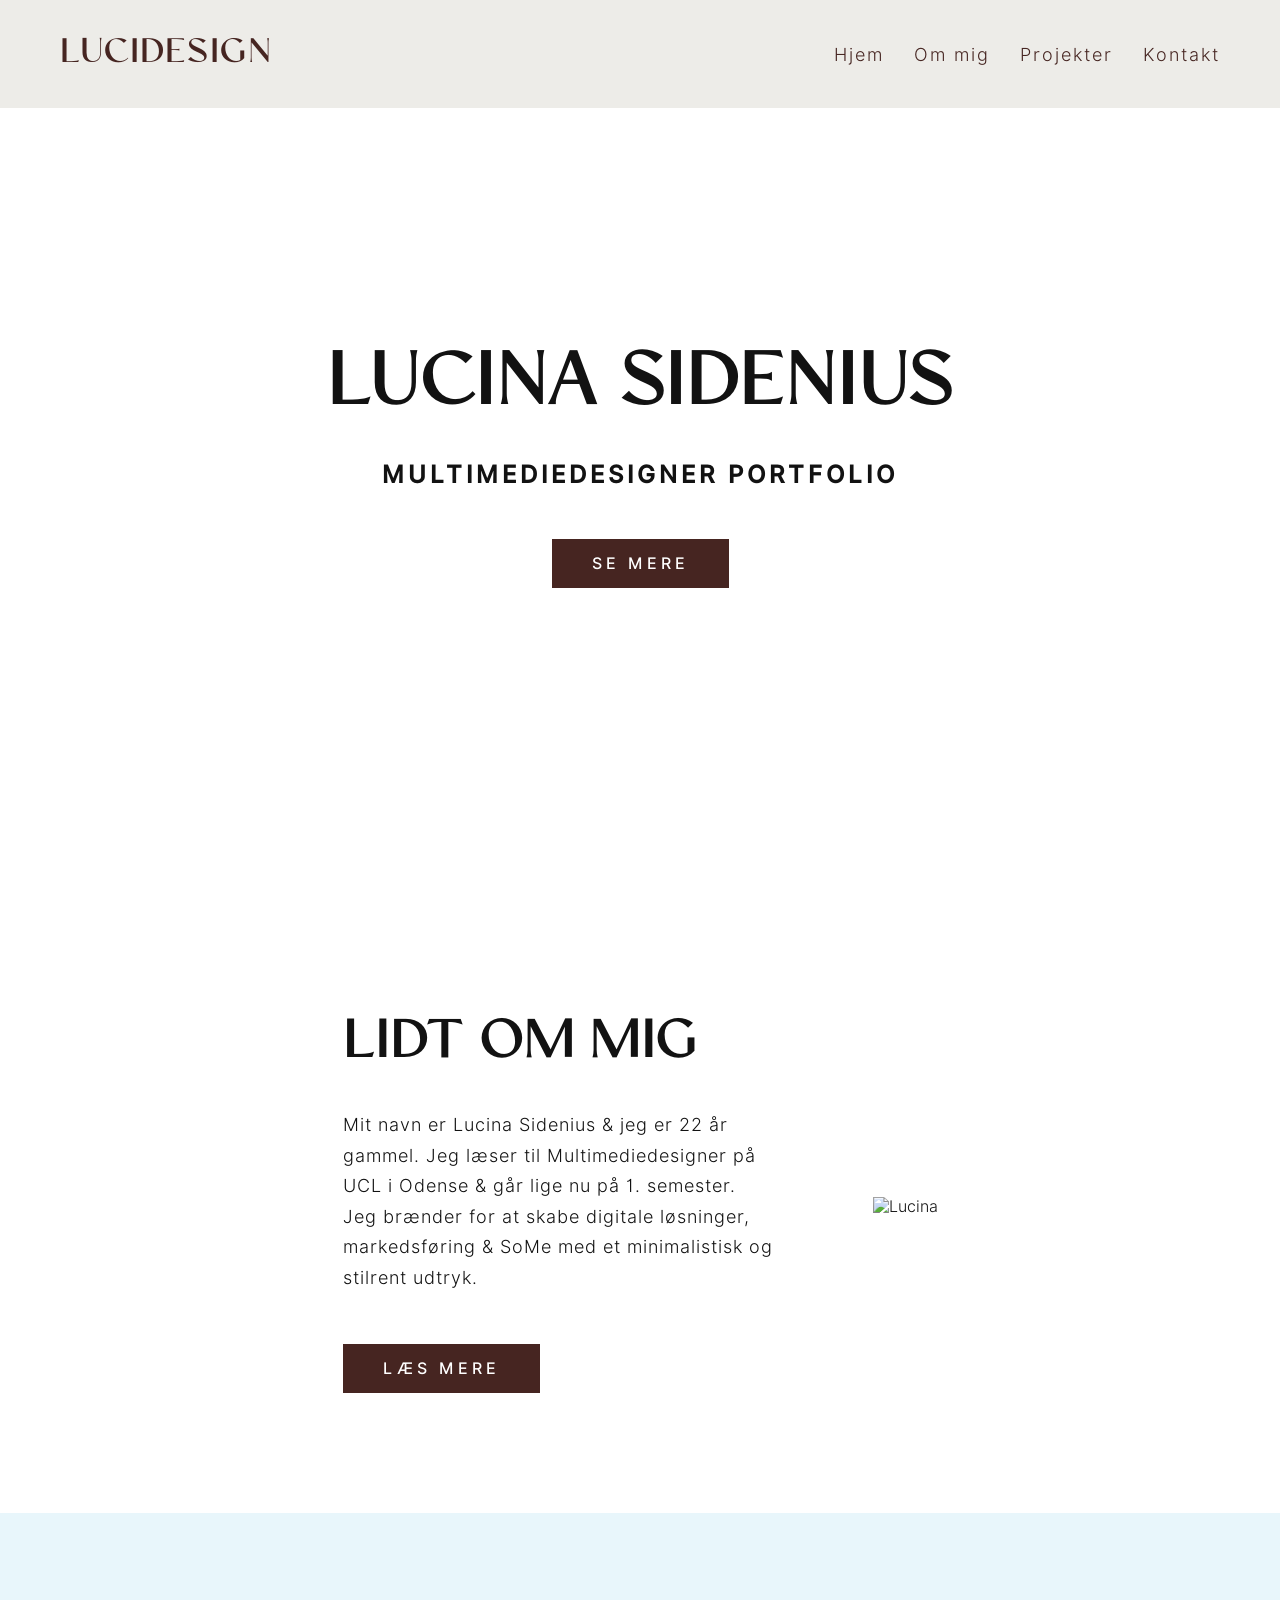
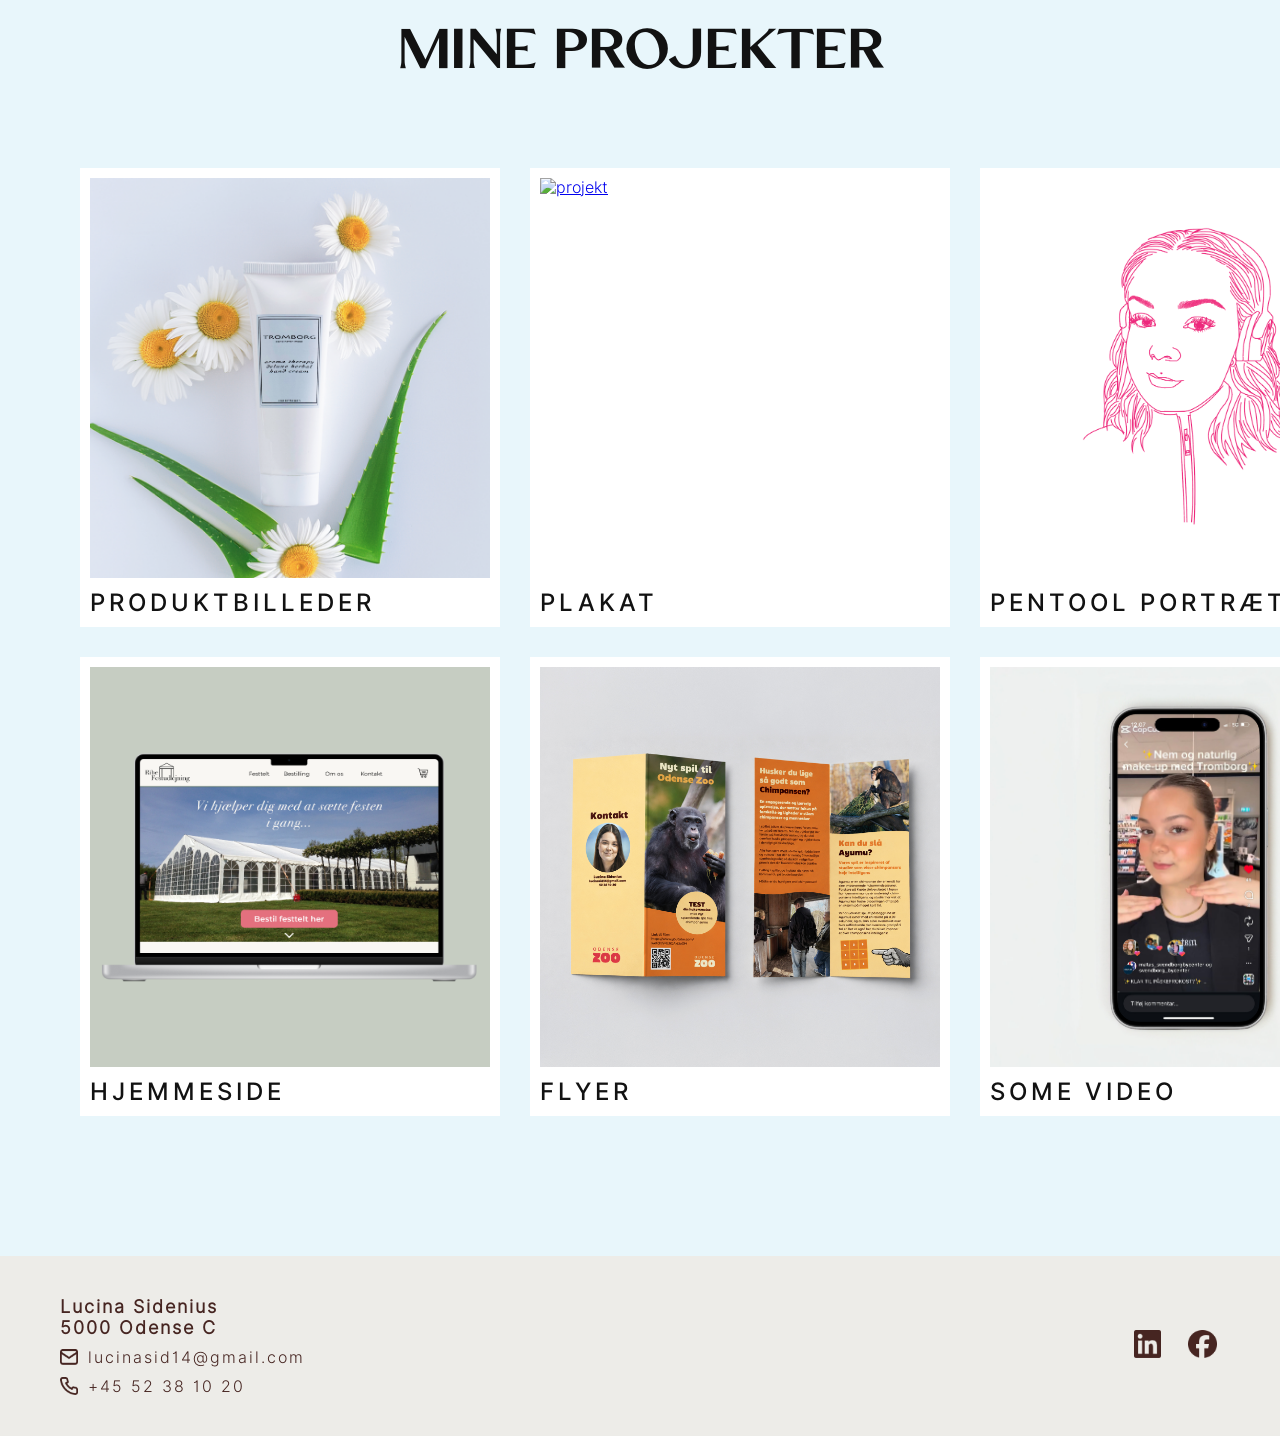
==== index.html @ 723a222e "video" ====
<!DOCTYPE html>
<html lang="en">
<head>
    <meta charset="UTF-8">
    <meta name="viewport" content="width=device-width, initial-scale=1.0">
    <title>Lucidesign</title>
    <link rel="stylesheet" href="style.css">
</head>
<body>
    <header>
        <nav>
            <a href="index.html" class="logo">LUCIDESIGN</a>

            <ul>
                <li><a href="index.html">Hjem</a></li>
                <li><a href="ommig.html">Om mig</a></li>
                <li><a href="projekter.html">Projekter</a></li>
                <li><a href="kontakt.html">Kontakt</a></li>
            </ul>
        </nav>
    </header>

    <section class="hero">
        <div class="hero-text">
            <h1>LUCINA SIDENIUS</h1>
            <h2>MULTIMEDIEDESIGNER PORTFOLIO</h2>
            <a href="projekter.html" class="btn">SE MERE</a>
        </div>
    </section>

    <section class="home-preview">
        <div class="home-text">
            <h2>LIDT OM MIG</h2>
            <p>Mit navn er Lucina Sidenius & jeg er 22 år gammel. Jeg læser til Multimediedesigner på UCL i Odense & går lige nu på 1. semester. Jeg brænder for at skabe digitale løsninger, markedsføring & SoMe med et minimalistisk og stilrent udtryk.</p>
            <a href="ommig.html" class="btn">LÆS MERE</a>
        </div>

        <div class="home-image">
            <img src="profil1.jpg" alt="Lucina">
        </div>
    </section>

    <section class="projects">
        <h2>MINE PROJEKTER</h2>
        <div class="project-grid">
            <div class="project-card">
                <a href="projekter.html">
                <img src="projekt1.jpg" alt="projekt">
                </a>
                <p>PRODUKTBILLEDER</p>  
            </div>

            <div class="project-card">
                <a href="projekter.html">
                <img src="projekt2.jpg" alt="projekt">
                </a>
                <p>PLAKAT</p>
            </div>

            <div class="project-card">
                <a href="projekter.html">
                <img src="pentool.jpg" alt="projekt">
                </a>
                <p>PENTOOL PORTRÆT</p>
            </div>

            <div class="project-card">
                <a href="projekter.html">
                <img src="hjemmeside.jpg" alt="Hjemmeside">
                </a>
                <p>HJEMMESIDE</p>
            </div>

            <div class="project-card">
                <a href="projekter.html">
                <img src="flyer.jpg" alt="Flyer">
                </a>
                <p>FLYER</p>
            </div>

            <div class="project-card">
                <a href="projekter.html">
                <img src="some.jpg" alt="somevideo">
                </a>
                <p>SOME VIDEO</p>
            </div>

        </div>
    </section>

<footer>
        <div>
            <h2>Lucina Sidenius</h2>
            <h2>5000 Odense C</h2>
            
           <p class="contact-info">
    <img src="ikoner/mail.png" alt="Mail ikon">
    lucinasid14@gmail.com
</p>

<p class="contact-info">
    <img src="ikoner/tlf.png" alt="Telefon ikon">
    +45 52 38 10 20
</p>
        </div>

<div class="socials">
    <a href="https://www.linkedin.com/in/lucina-sidenius-3572bb222/" target="_blank">
        <img src="ikoner/linkedin.png" alt="LinkedIn">
    </a>

    <a href="https://www.facebook.com/profile.php?id=100013432217667" target="_blank">
        <img src="ikoner/facebook.png" alt="FaceBook">
    </a>
</div>
</footer>
    
</body>
</html>
---- style.css ----
@font-face {
    font-family: "Conso Medium";
    src: url(Conso/OTF/Conso-Medium.otf);
}

@font-face {
    font-family: "Conso Regular";
    src: url(Conso/OTF/Conso-Regular.otf);
}


@font-face {
    font-family: "Inter Medium";
    src: url(inter/Inter-Medium.otf);
}

@font-face {
    font-family: "Inter Light";
    src: url(inter/Inter-Light-BETA.otf);
}

* {
    margin: 0;
    padding: 0;
    box-sizing: border-box;
}

body {
    font-family: "Inter Light";
    background-color: white;
    color: #121212;
}

nav {
    display: flex;
    justify-content: space-between; /*logoet ryger til venstre og menuen til højre*/
    align-items: center;
    padding: 20px 60px;
    background-color: #edece8;

    position: fixed;
    top: 0;
    width: 100%;
    z-index: 1000;
}

.logo {
    font-family: "Conso Medium";
    font-size: 32px;
    color: #462521;
    text-decoration: none;
    letter-spacing: 0.5px;
}

.logo:hover {
    border-bottom: none;
}

nav ul {
    display: flex;
    list-style: none;
    gap: 30px; /*afstand mellem menupunkterne*/
}

nav a {
    text-decoration: none;
    color: #462521;
    font-size: 18px;
    letter-spacing: 2px;
}

nav ul a:hover {
    border-bottom: 1px solid #462521;
}

.hero {
    height: 100vh; /*90% af skærmens højde*/
    background-image: url("hero.jpg");
    background-size: cover; /*billedet fylder hele sektionen*/
    background-position: center;
    display: flex;
    justify-content: center;
    align-items: center;
    text-align: center;
}

.hero-text h1 {
    font-size: 70px;
    font-family: "Conso Regular";
}

.hero-text h2 {
    font-size: 24px;
    margin-bottom: 50px;
    font-family: "Inter Medium";
    letter-spacing: 4px;
}

.btn {
    display: inline-block;
    background-color: #462521;
    color: white;
    padding: 15px 40px;
    text-decoration: none;
    font-family: "Inter Medium";
    letter-spacing: 4px;
}

.btn:hover {
    background-color: #2f1919;
}

.home-preview {
    background-color: white;
    display: flex;
    justify-content: center;
    align-items: center;
    gap: 100px;
    padding: 120px 80px;
}

.home-text {
    max-width: 430px;
}

.home-text h2 {
    font-size: 50px;
    margin-bottom: 40px;
    font-family: "Conso Regular";
    line-height: 1;
}

.home-text p {
    line-height: 1.7;
    margin-bottom: 50px;
    letter-spacing: 1px;
    font-size: 18px;
}

.home-image img {
    width: 350px;
    height: 420px;
    object-fit: cover;
}

.projects {
    background-color: #e8f6fb;
    padding: 90px 80px 140px;
}

.projects h2 {
    text-align: center;
    font-family: "Conso Medium";
    font-size: 50px;
    margin-bottom: 60px;
}

.project-grid {
    display: grid;
    grid-template-columns: repeat(3, 1fr);
    gap: 30px;
    background-color: #e8f6fb;
}

.project-card {
    background-color: white;
    padding: 10px;
    transition:
        transform 0.35s cubic-bezier(0.22, 1, 0.36, 1),
        box-shadow 0.35s cubic-bezier(0.22, 1, 0.36, 1);
}

.project-card img {
    width: 400px;
    height: 400px;
    display: block;
    object-fit: cover;
}

.project-card p {
    font-family: "Inter Medium";
    margin-top: 10px;
    letter-spacing: 4px;
    font-size: 24px;
}

.project-card:hover {
    transform: scale(1.03);
    box-shadow: 0 18px 32px rgba(0, 0, 0, 0.28)
}

footer {
    background-color: #edece8;
    padding: 40px 60px;
    display: flex;
    justify-content: space-between;
    align-items: center;
    letter-spacing: 2px;
    color: #462521;
}

footer h2 {
    font-size: 18px;
}

.contact-info {
    display: flex;
    align-items: center;
    gap: 10px;
    margin-top: 10px;
}

.contact-info img {
    width: 18px;
    height: 18px;
    object-fit: contain;
}

.socials {
    display: flex;
    gap: 20px;
}

.socials img {
    width: 28px;
    height: 28px;
    object-fit: contain;
}

.about-page {
    background-color: white;
    padding: 140px 80px 100px;
}

.page-title {
    font-family: "Conso Medium";
    font-size: 70px;
    text-align: center;
    margin: 40px 0 120px 0;
}

.about-section {
    display: flex;
    align-items: center;
    justify-content: center;
    gap: 80px;
    margin-bottom: 100px;
}

.reverse {
    flex-direction: row-reverse;
}

.about-text {
    max-width: 420px;
}

.about-text h2 {
    font-size: 50px;
    font-family: "Conso Regular";
    margin-bottom: 30px;
    line-height: 1;
}

.about-text p {
    font-size: 18px;
    line-height: 1.7;
    letter-spacing: 1px;
}

.about-image img {
    width: 380px;
    height: 475px;
    object-fit: cover;
}

.skills {
    background-color: #edece8;
    padding: 90px 80px 140px;
    text-align: center;
}

.skills h2 {
    font-family: "Conso Medium";
    font-size: 50px;
    color: #462521;
}

.skills-text {
    font-family: "Inter Medium";
    font-size: 24px;
    letter-spacing: 4px;
    line-height: 1.5;
    text-align: center;
    color: #462521;
    margin-bottom: 50px;
}

.skills-grid {
    display: grid;
    grid-template-columns: repeat(4, 120px);
    justify-content: center;
    gap: 50px;
}

.skills-grid img {
    width: 100px;
    height: 100px;
    object-fit: contain;
}

.contact-section {
    background-color: #e8f6fb;
    padding: 90px 80px 140px;
    text-align: center;
}

.contact-section h2 {
    font-family: "Conso Medium";
    font-size: 50px;
}

.contact-section p {
    font-family: "Inter Medium";
    font-size: 24px;
    letter-spacing: 4px;
    line-height: 1.5;
    text-align: center;
    color: #121212;
    margin-bottom: 50px;
}

.project-page {
    background-color: white;
    padding: 180px 60px 100px;
}

.project-page h1 {
    font-family: "Conso Medium";
    font-size: 70px;
    color: #121212;
    text-align: center;
}

.project-page p {
    font-family: "Inter Medium";
    font-size: 24px;
    letter-spacing: 4px;
    line-height: 1.5;
    text-align: center;
    color: #121212;
    margin-bottom: 50px;
}

.project-card_1 {
    background-color: white;
    padding: 10px;
    display: flex;
    flex-direction: column;
    height: 100%;
    transition:
        transform 0.35s cubic-bezier(0.22, 1, 0.36, 1),
        box-shadow 0.35s cubic-bezier(0.22, 1, 0.36, 1);
}

.project-card_1:hover {
    transform: scale(1.03);
    box-shadow: 0 18px 32px rgba(0, 0, 0, 0.28)
}

.project-card_1 img {
    width: 400px;
    height: 400px;
    display: block;
    object-fit: cover;
}

.project-card_1 h2 {
    font-family: "Inter Medium";
    font-size: 24px;
    margin-top: 10px;
    margin-bottom: 1px;
    letter-spacing: 4px;
    text-align: left;
}

.project-card_1 p {
    font-family: "Inter Light";
    margin-top: 10px;
    margin-bottom: 30px;
    letter-spacing: 1px;
    text-align: left;
    font-size: 18px;
    gap: 15px;
}

.project-btn {
    align-self: center;
    margin-top: auto;
    display: inline-block;
    text-decoration: none;
    border: 1px solid #462521;
    color: #462521;
    padding: 15px 35px;
    font-family: "Inter Medium";
    letter-spacing: 4px;
    margin-bottom: 30px;
}

.project-btn:hover {
    background-color: #462521;
    color: white;
}

 .popup {

    position: fixed;

    inset: 0;

    width: 100vw;
    height: 100vh;

    background: rgba(0,0,0,0.75);

    display: flex;
    justify-content: center;
    align-items: center;

    opacity: 0;
    visibility: hidden;

    transition: 0.3s;

    z-index: 99999;

    overflow-y: auto;

    padding: 30px;
}

.popup:target {

    opacity: 1;
    visibility: visible;
}

.popup:target {

    opacity: 1;
    visibility: visible;
}

/* ---------- POPUP BOX ---------- */

.background-popup {

    position: relative;

    background: #ffffff;

    width: 48vw;

    max-width: 900px;

    padding: 22px;
}


/* ---------- CLOSE ---------- */

.close-btn {

     position: absolute;

    top: 18px;
    right: 18px;

    width: 46px;
    height: 46px;

    background: white;

    border-radius: 50%;

    display: flex;
    justify-content: center;
    align-items: center;

    text-decoration: none;

    color: black;

    font-size: 34px;

    line-height: 1;

    z-index: 999999;
}

/* ---------- COLLAGE ---------- */

.popup-collage {

    width: 100%;

    max-height: 68vh;

    object-fit: contain;

    display: block;

    margin: 0 auto 18px auto;
    
}

/* ---------- TEXT ---------- */

.popup-text {

    padding-top: 18px;
}

.popup-text h2 {

    font-family: "Inter Medium";

    font-size: 24px;

    letter-spacing: 4px;

    margin-bottom: 10px;
}

.popup-text p {

    font-family: "Inter Light";

    font-size: 18px;

    line-height: 1.6;

    letter-spacing: 1px;
}

.popup-video {

    display: flex;
    justify-content: center;
    
}

.popup-video video {

    width: 100%;

    max-width: 1000px;

    max-height: 75vh;

    display: block;

    object-fit: contain;

    border-radius: 10px;
}

.video-popup {

    width: 70vw;

    max-width: 1200px;
}

.popup-video iframe {

    width: 320px;

    height: 570px;

    border: none;
}


.contact-page {
    padding: 180px 80px 120px;
    background-color: white;
}

.contact-page h1 {
    font-family: "Conso Medium";
    font-size: 70px;
    text-align: center;
}

.contact-page > h2 {
   font-family: "Inter Medium";
    font-size: 24px;
    letter-spacing: 4px;
    line-height: 1.5;
    text-align: center;
    color: #121212;
    margin-bottom: 50px; 
}

.contact-intro {
    text-align: center;
    font-family: "Inter Medium";
    letter-spacing: 4px;
    line-height: 1.5;
    margin-bottom: 100px;
}

.contact-container {
    display: flex;
    justify-content: center;
    gap: 120px;
    align-items: flex-start;
}

.contact-left,
.contact-right {
    width: 400px;
}

.contact-left p {
    font-family: "Inter Light";
    letter-spacing: 2px;
    text-align: left;
    font-size: 18px;
    line-height: 1.4;
}

.contact-left h2,
.contact-right h2 {
    font-family: "Conso Medium";
    font-size: 50px;
    margin-bottom: 40px;
}

.info-block {
    display: flex;
    flex-direction: column;
    gap: 50px;
}

.contact-info_1 {
    display: flex;
    align-items: center;
    gap: 12px;
}

.contact-info_1 img {
    width: 22px;
}

.social-title {
    margin-top: 50px;
    margin-bottom: 25px;
    letter-spacing: 4px;
    font-family: "Inter Medium";
}

.socials {
    display: flex;
    gap: 20px;
}

.socials img {
    width: 35px;
}

.contact-form {
    background-color: #edece8;
    padding: 30px;
    display: flex;
    flex-direction: column;
    gap: 20px;
}

.contact-form input,
.contact-form textarea {
    padding: 15px;
    border: 1px solid #999;
    font-family: "Inter Light";
    font-size: 18px;
    letter-spacing: 2px;
    background-color: white;
}

.contact-form textarea {
    height: 140px;
    resize: none;
}

.contact-form button {
    background-color: #462521;
    color: white;
    border: none;
    padding: 16px 45px;
    font-family: "Inter Medium";
    letter-spacing: 4px;
    cursor: pointer;
    width: fit-content;
    align-self: center;
}

.contact-form button:hover {
    background-color: #2f1919;
}

@media (max-width: 768px) {

    nav {
        padding: 20px;
        flex-direction: column;
        gap: 20px;
    }

    nav ul {
        gap: 15px;
        flex-wrap: wrap;
        justify-content: center;
    }

    .hero {
    background-position: 30% center;
}

    .hero-text h1,
    .page-title,
    .project-page h1,
    .contact-page h1 {
        font-size: 40px;
    }

    .about-text h2,
    .contact-left h2,
    .contact-right h2,
    .skills h2,
    .projects > h2,
    .contact-subtitle h2,
    .home-text h2,
    .contact-section h2 {
        font-size: 30px !important;
    }


    .hero-text h2,
    .skills-text,
    .contact-page h2,
    .project-page p,
    .contact-section p {
        font-size: 18px;
        letter-spacing: 2px;
    }

    .project-card_1 h2,
    .project-card p {
    font-size: 20px;
}

    .home-preview,
    .about-section,
    .contact-container {
        flex-direction: column;
        text-align: center;
    }

    .home-text,
    .about-text,
    .contact-left,
    .contact-right {
        max-width: 100%;
        width: 100%;
    }

    .project-grid {
        grid-template-columns: 1fr;
    }

    .project-card img,
    .project-card_1 img,
    .about-image img,
    .home-image img {
        width: 100%;
        height: 300px;
        object-fit: cover;
    }

    .skills-grid {
        grid-template-columns: repeat(4, 70px);
        justify-content: center;
        gap: 15px;
    }

    .skills-grid img {
        width: 75px;
        height: 75px;
        object-fit: contain;
    }

    footer {
        flex-direction: column;
        gap: 30px;
        text-align: center;
    }

    .contact-info {
        justify-content: center;
    }

    .contact-info_1 {
        justify-content: center;
    }

    .socials {
        justify-content: center;
    }


    .projects,
    .about-page,
    .contact-page,
    .project-page,
    .skills,
    .contact-section {
        padding-left: 25px;
        padding-right: 25px;
    }

    .contact-form {
        width: 100%;
    }

    .home-text p,
    .about-text p,
    .contact-left p {
    font-size: 16px;
    line-height: 1.6;
    letter-spacing: 1px;
}

  .popup {

        padding: 16px;
    }

    .mockup-popup {

        width: 95vw;

        max-height: 92vh;

        overflow-y: auto;

        padding: 16px;
    }

    .popup-collage {

        max-height: none;
    }

    .popup-text h2 {

        font-size: 20px;

        letter-spacing: 3px;
    }

    .popup-text p {

        font-size: 14px;
    }

    .close-btn {

        font-size: 32px;
    }

    .popup-video iframe {

    width: 240px;

    height: 430px;
}
}

@media (min-width: 768px) and (max-width: 1023px) {

    .project-grid {
        grid-template-columns: repeat(2, 1fr);
    }

    .project-card img,
    .project-card_1 img {
        width: 100%;
        height: 300px;
    }

    .home-preview,
    .about-section,
    .contact-container {
        gap: 40px;
        padding: 80px 40px;
    }

    .hero-text h1 {
        font-size: 55px;
    }

    .hero-text h2 {
        font-size: 20px;
    }

    nav {
        padding: 20px 40px;
    }

   .home-preview,
    .about-section,
    .contact-container {
        flex-direction: column;
        align-items: center;
        text-align: center;
        gap: 50px;
    }

    .about-section {
    margin-bottom: 10px;
}

    .home-text,
    .about-text,
    .contact-left,
    .contact-right {
        width: 100%;
        max-width: 700px;
    }

    .contact-info,
    .contact-info_1,
    .socials {
        justify-content: center;
    }

    
    .contact-left p {
        text-align: center;
    }

    footer {
    flex-direction: column;
    align-items: center;
    text-align: center;
    gap: 25px;
}

.contact-info img {
    display: block;
}
}
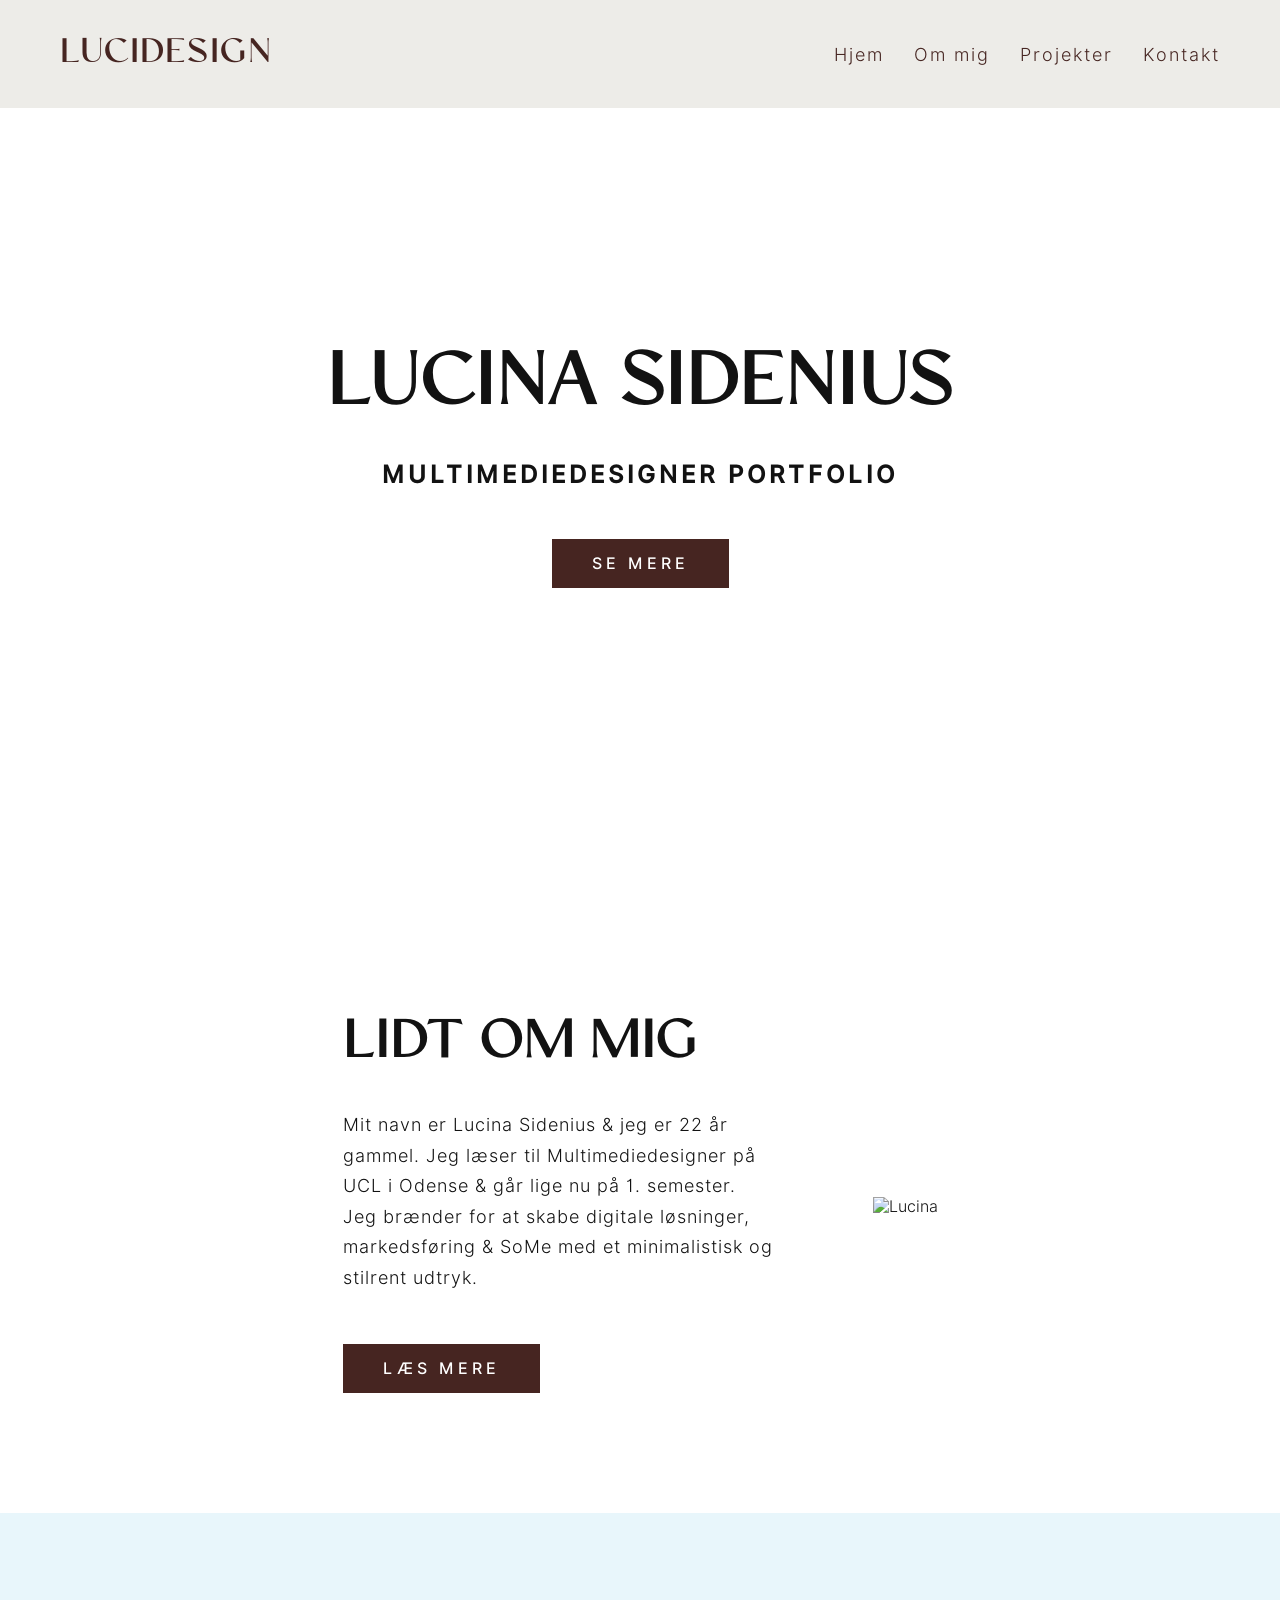
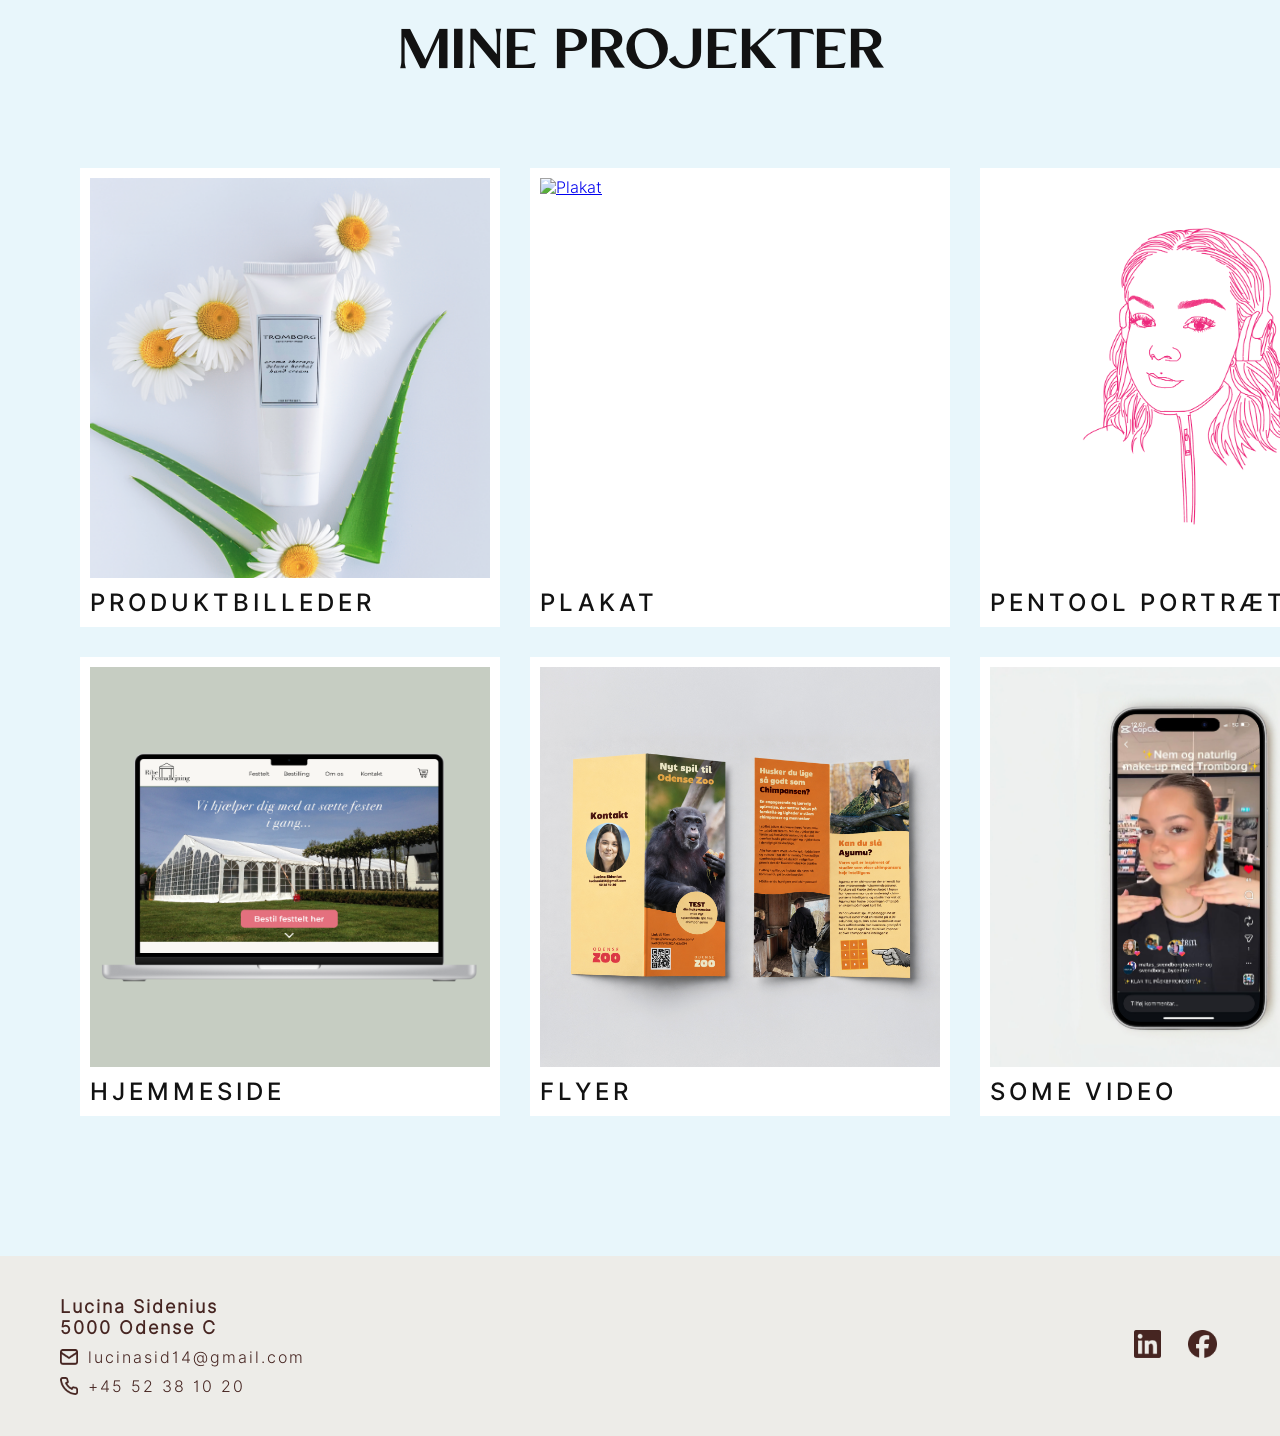
==== commit 060e84eb: "tekst" ====
--- a/index.html
+++ b/index.html
@@ -45,21 +45,21 @@
         <div class="project-grid">
             <div class="project-card">
                 <a href="projekter.html">
-                <img src="projekt1.jpg" alt="projekt">
+                <img src="projekt1.jpg" alt="Produktbilleder">
                 </a>
                 <p>PRODUKTBILLEDER</p>  
             </div>
 
             <div class="project-card">
                 <a href="projekter.html">
-                <img src="projekt2.jpg" alt="projekt">
+                <img src="projekt2.jpg" alt="Plakat">
                 </a>
                 <p>PLAKAT</p>
             </div>
 
             <div class="project-card">
                 <a href="projekter.html">
-                <img src="pentool.jpg" alt="projekt">
+                <img src="pentool.jpg" alt="Pentool Portræt">
                 </a>
                 <p>PENTOOL PORTRÆT</p>
             </div>
@@ -80,7 +80,7 @@
 
             <div class="project-card">
                 <a href="projekter.html">
-                <img src="some.jpg" alt="somevideo">
+                <img src="some.jpg" alt="Somevideo">
                 </a>
                 <p>SOME VIDEO</p>
             </div>
--- a/style.css
+++ b/style.css
@@ -846,33 +846,39 @@
         padding: 16px;
     }
 
-    .mockup-popup {
-
-        width: 95vw;
-
-        max-height: 92vh;
-
-        overflow-y: auto;
-
-        padding: 16px;
-    }
+    .background-popup {
+
+    width: 90vw;
+
+    max-height: 85vh;
+
+    overflow-y: auto;
+
+    padding: 18px;
+}
 
     .popup-collage {
 
         max-height: none;
     }
 
-    .popup-text h2 {
-
-        font-size: 20px;
-
-        letter-spacing: 3px;
-    }
-
-    .popup-text p {
-
-        font-size: 14px;
-    }
+   .popup-text h2 {
+
+    font-size: 16px;
+
+    letter-spacing: 4px;
+
+    margin-bottom: 10px;
+}
+
+.popup-text p {
+
+    font-size: 13px;
+
+    line-height: 1.5;
+
+    letter-spacing: 1px;
+}
 
     .close-btn {
 
@@ -960,4 +966,59 @@
 .contact-info img {
     display: block;
 }
+
+.background-popup {
+
+    width: 82vw;
+
+    max-width: 900px;
+
+    padding: 24px;
+}
+
+.video-popup {
+
+    width: 82vw;
+
+    max-width: 1000px;
+}
+
+.popup-collage {
+
+    width: 100%;
+
+    max-height: 60vh;
+
+    object-fit: contain;
+}
+
+.popup-video video {
+
+    width: 100%;
+
+    max-width: 700px;
+
+    max-height: 60vh;
+}
+
+.popup-video iframe {
+
+    width: 300px;
+
+    height: 540px;
+}
+
+.popup-text h2 {
+
+    font-size: 22px;
+
+    letter-spacing: 4px;
+}
+
+.popup-text p {
+
+    font-size: 16px;
+
+    line-height: 1.6;
+}
 }
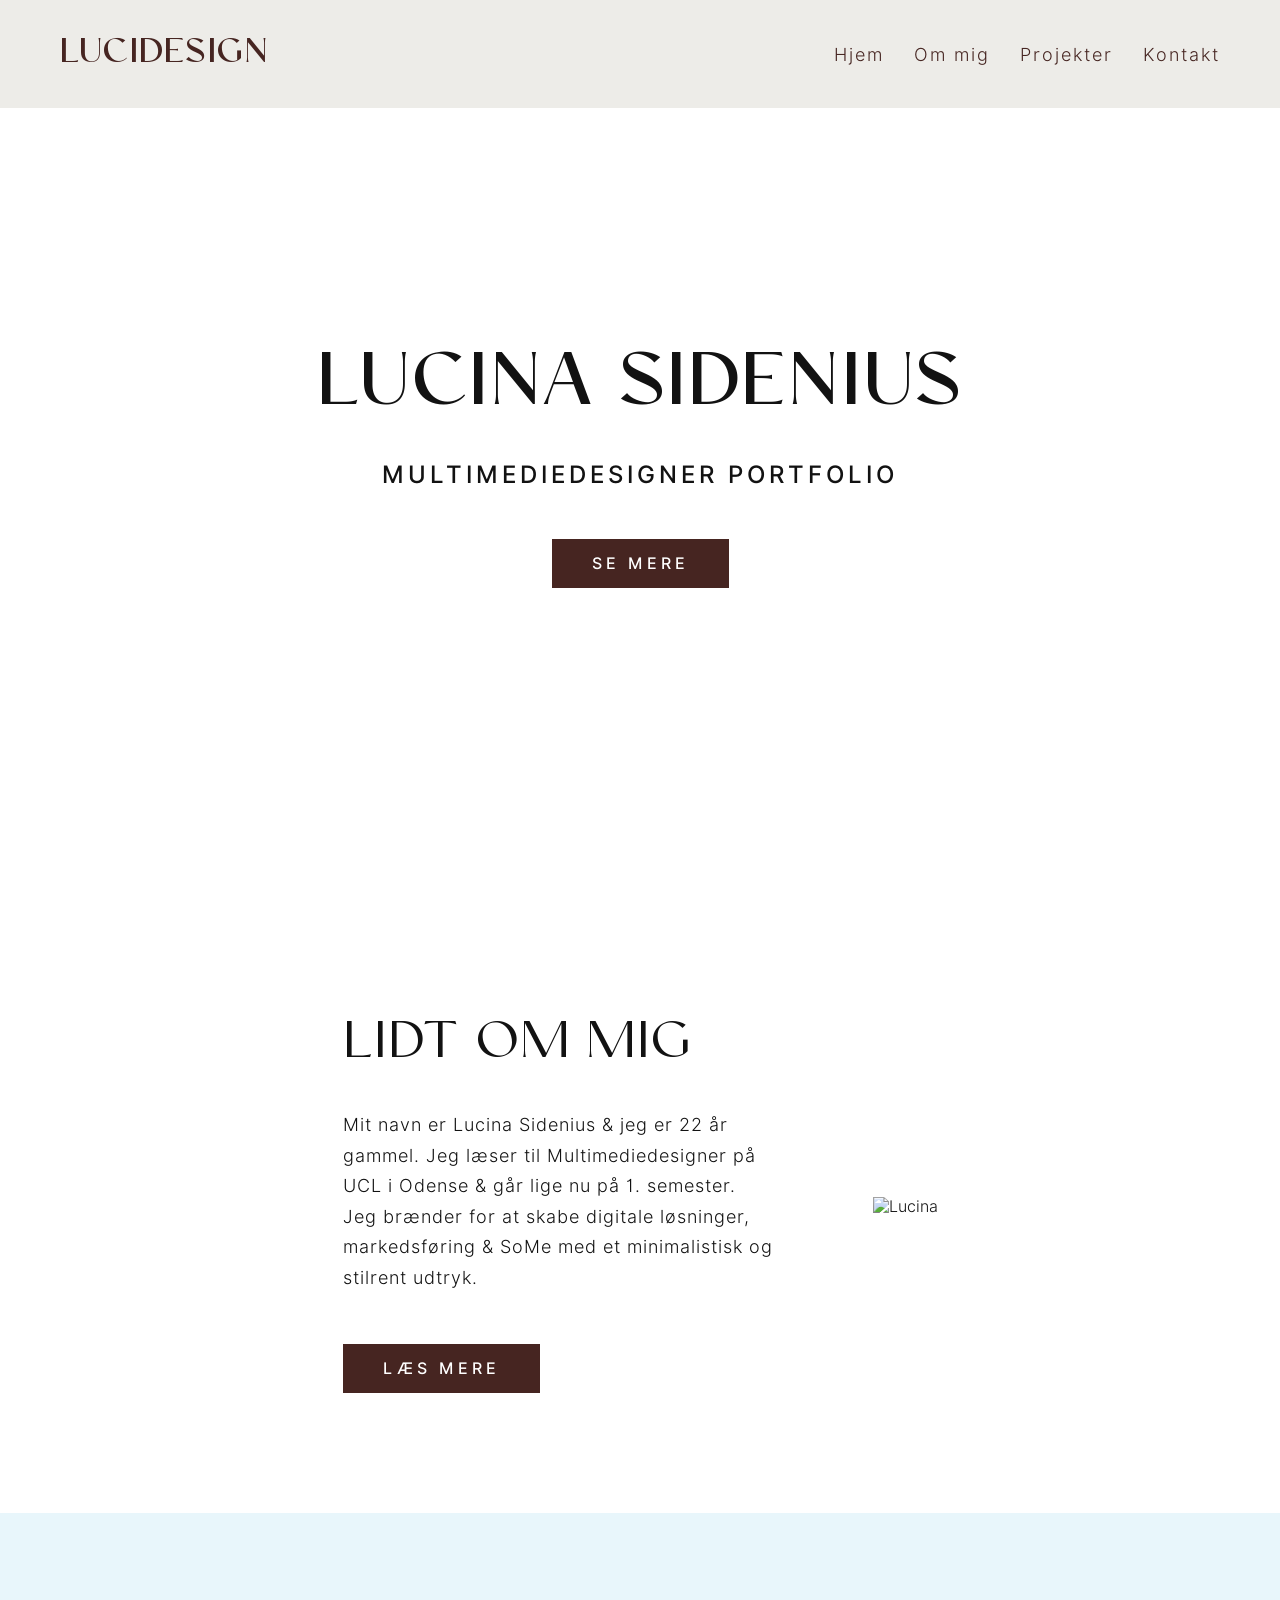
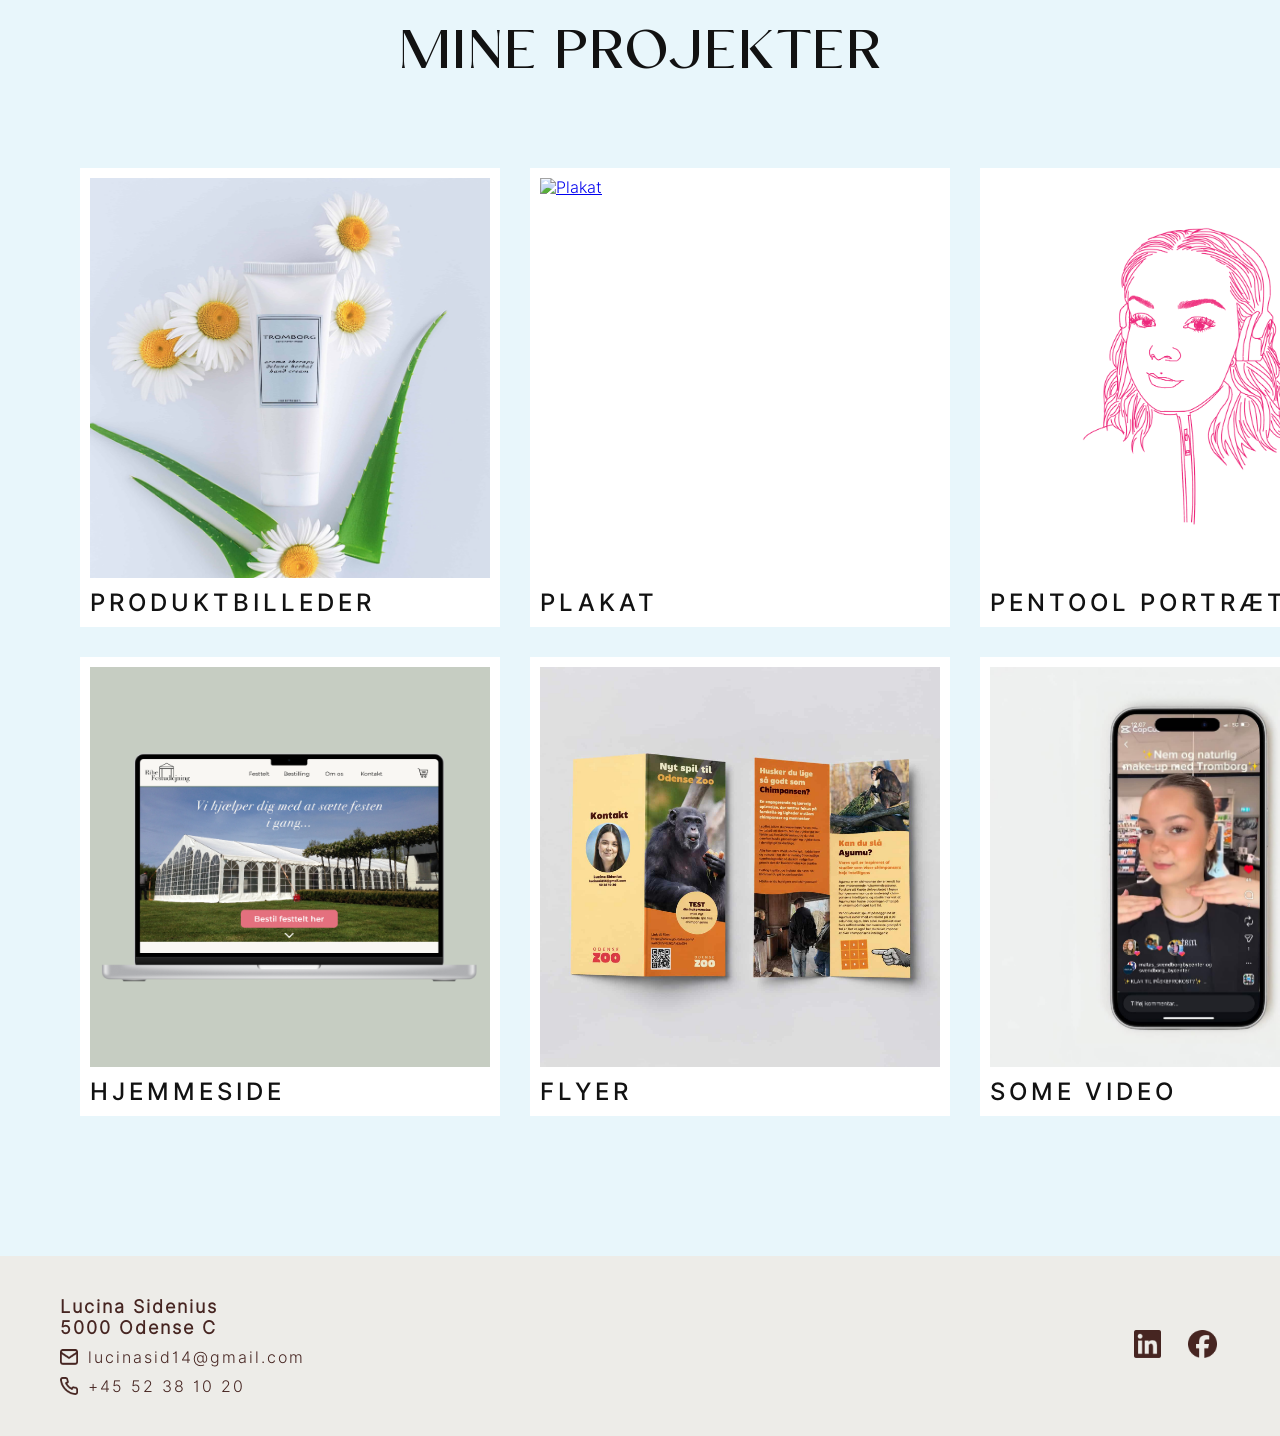
==== commit dc387365: "pil" ====
--- a/index.html
+++ b/index.html
@@ -26,9 +26,13 @@
             <h2>MULTIMEDIEDESIGNER PORTFOLIO</h2>
             <a href="projekter.html" class="btn">SE MERE</a>
         </div>
+
+        <a href="#home-preview" class="scroll-arrow">
+        ↓
+    </a>
     </section>
 
-    <section class="home-preview">
+    <section class="home-preview" id="home-preview">
         <div class="home-text">
             <h2>LIDT OM MIG</h2>
             <p>Mit navn er Lucina Sidenius & jeg er 22 år gammel. Jeg læser til Multimediedesigner på UCL i Odense & går lige nu på 1. semester. Jeg brænder for at skabe digitale løsninger, markedsføring & SoMe med et minimalistisk og stilrent udtryk.</p>
--- a/style.css
+++ b/style.css
@@ -1,22 +1,29 @@
 @font-face {
     font-family: "Conso Medium";
-    src: url(Conso/OTF/Conso-Medium.otf);
+    src: url(Conso/WOFF2/Conso\ Medium.woff2);
+    font-weight: 500;
 }
 
 @font-face {
     font-family: "Conso Regular";
-    src: url(Conso/OTF/Conso-Regular.otf);
+    src: url(Conso/WOFF2/Conso\ Regular.woff2);
+    font-weight: 400;
 }
 
 
 @font-face {
     font-family: "Inter Medium";
     src: url(inter/Inter-Medium.otf);
+    font-weight: 500;
 }
 
 @font-face {
     font-family: "Inter Light";
     src: url(inter/Inter-Light-BETA.otf);
+}
+
+html {
+    scroll-behavior: smooth;
 }
 
 * {
@@ -46,6 +53,7 @@
 
 .logo {
     font-family: "Conso Medium";
+    font-weight: 500;
     font-size: 32px;
     color: #462521;
     text-decoration: none;
@@ -82,11 +90,13 @@
     justify-content: center;
     align-items: center;
     text-align: center;
+    position: relative;
 }
 
 .hero-text h1 {
     font-size: 70px;
-    font-family: "Conso Regular";
+    font-family: "Conso Medium";
+    font-weight: 500;
 }
 
 .hero-text h2 {
@@ -94,6 +104,7 @@
     margin-bottom: 50px;
     font-family: "Inter Medium";
     letter-spacing: 4px;
+    font-weight: 500;
 }
 
 .btn {
@@ -103,11 +114,33 @@
     padding: 15px 40px;
     text-decoration: none;
     font-family: "Inter Medium";
+    font-weight: 500;
     letter-spacing: 4px;
 }
 
 .btn:hover {
     background-color: #2f1919;
+}
+
+.scroll-arrow {
+    position: absolute;
+    bottom: 40px;
+    left: 50%;
+    transform: translateX(-50%);
+    font-size: 40px;
+    text-decoration: none;
+    color: #ffffff;
+    animation: bounce 1.8s infinite;
+}
+
+@keyframes bounce {
+    0%, 100% {
+        transform: translateX(-50%) translateY(0);
+    }
+
+    50% {
+        transform: translateX(-50%) translateY(10px);
+    }
 }
 
 .home-preview {
@@ -127,6 +160,7 @@
     font-size: 50px;
     margin-bottom: 40px;
     font-family: "Conso Regular";
+    font-weight: 400;
     line-height: 1;
 }
 
@@ -151,6 +185,7 @@
 .projects h2 {
     text-align: center;
     font-family: "Conso Medium";
+    font-weight: 500;
     font-size: 50px;
     margin-bottom: 60px;
 }
@@ -179,6 +214,7 @@
 
 .project-card p {
     font-family: "Inter Medium";
+    font-weight: 500;
     margin-top: 10px;
     letter-spacing: 4px;
     font-size: 24px;
@@ -234,6 +270,7 @@
 
 .page-title {
     font-family: "Conso Medium";
+    font-weight: 500;
     font-size: 70px;
     text-align: center;
     margin: 40px 0 120px 0;
@@ -258,6 +295,7 @@
 .about-text h2 {
     font-size: 50px;
     font-family: "Conso Regular";
+    font-weight: 400;
     margin-bottom: 30px;
     line-height: 1;
 }
@@ -282,12 +320,14 @@
 
 .skills h2 {
     font-family: "Conso Medium";
+    font-weight: 500;
     font-size: 50px;
     color: #462521;
 }
 
 .skills-text {
     font-family: "Inter Medium";
+    font-weight: 500;
     font-size: 24px;
     letter-spacing: 4px;
     line-height: 1.5;
@@ -317,11 +357,13 @@
 
 .contact-section h2 {
     font-family: "Conso Medium";
+    font-weight: 500;
     font-size: 50px;
 }
 
 .contact-section p {
     font-family: "Inter Medium";
+    font-weight: 500;
     font-size: 24px;
     letter-spacing: 4px;
     line-height: 1.5;
@@ -337,6 +379,7 @@
 
 .project-page h1 {
     font-family: "Conso Medium";
+    font-weight: 500;
     font-size: 70px;
     color: #121212;
     text-align: center;
@@ -344,6 +387,7 @@
 
 .project-page p {
     font-family: "Inter Medium";
+    font-weight: 500;
     font-size: 24px;
     letter-spacing: 4px;
     line-height: 1.5;
@@ -377,6 +421,7 @@
 
 .project-card_1 h2 {
     font-family: "Inter Medium";
+    font-weight: 500;
     font-size: 24px;
     margin-top: 10px;
     margin-bottom: 1px;
@@ -403,6 +448,7 @@
     color: #462521;
     padding: 15px 35px;
     font-family: "Inter Medium";
+    font-weight: 500;
     letter-spacing: 4px;
     margin-bottom: 30px;
 }
@@ -413,172 +459,113 @@
 }
 
  .popup {
-
     position: fixed;
-
     inset: 0;
-
     width: 100vw;
     height: 100vh;
-
     background: rgba(0,0,0,0.75);
-
     display: flex;
     justify-content: center;
     align-items: center;
-
     opacity: 0;
     visibility: hidden;
-
     transition: 0.3s;
-
     z-index: 99999;
-
     overflow-y: auto;
-
     padding: 30px;
 }
 
 .popup:target {
-
     opacity: 1;
     visibility: visible;
 }
 
 .popup:target {
-
     opacity: 1;
     visibility: visible;
 }
 
-/* ---------- POPUP BOX ---------- */
 
 .background-popup {
-
     position: relative;
-
     background: #ffffff;
-
     width: 48vw;
-
     max-width: 900px;
-
     padding: 22px;
 }
 
 
-/* ---------- CLOSE ---------- */
-
 .close-btn {
-
-     position: absolute;
-
+    position: absolute;
     top: 18px;
     right: 18px;
-
     width: 46px;
     height: 46px;
-
     background: white;
-
     border-radius: 50%;
-
     display: flex;
     justify-content: center;
     align-items: center;
-
     text-decoration: none;
-
     color: black;
-
     font-size: 34px;
-
     line-height: 1;
-
     z-index: 999999;
 }
 
-/* ---------- COLLAGE ---------- */
 
 .popup-collage {
-
     width: 100%;
-
     max-height: 68vh;
-
     object-fit: contain;
-
     display: block;
-
-    margin: 0 auto 18px auto;
-    
-}
-
-/* ---------- TEXT ---------- */
+    margin: 0 auto 18px auto; 
+}
+
 
 .popup-text {
-
     padding-top: 18px;
 }
 
 .popup-text h2 {
-
-    font-family: "Inter Medium";
-
+    font-family: "Inter Medium";
+    font-weight: 500;
     font-size: 24px;
-
-    letter-spacing: 4px;
-
+    letter-spacing: 4px;
     margin-bottom: 10px;
 }
 
 .popup-text p {
-
     font-family: "Inter Light";
-
     font-size: 18px;
-
     line-height: 1.6;
-
     letter-spacing: 1px;
 }
 
 .popup-video {
-
     display: flex;
     justify-content: center;
-    
 }
 
 .popup-video video {
-
     width: 100%;
-
     max-width: 1000px;
-
     max-height: 75vh;
-
     display: block;
-
     object-fit: contain;
-
     border-radius: 10px;
 }
 
 .video-popup {
-
     width: 70vw;
-
     max-width: 1200px;
 }
 
 .popup-video iframe {
-
     width: 320px;
-
     height: 570px;
-
     border: none;
+    overflow: hidden;
 }
 
 
@@ -589,12 +576,14 @@
 
 .contact-page h1 {
     font-family: "Conso Medium";
+    font-weight: 500;
     font-size: 70px;
     text-align: center;
 }
 
 .contact-page > h2 {
    font-family: "Inter Medium";
+   font-weight: 500;
     font-size: 24px;
     letter-spacing: 4px;
     line-height: 1.5;
@@ -606,6 +595,7 @@
 .contact-intro {
     text-align: center;
     font-family: "Inter Medium";
+    font-weight: 500;
     letter-spacing: 4px;
     line-height: 1.5;
     margin-bottom: 100px;
@@ -634,6 +624,7 @@
 .contact-left h2,
 .contact-right h2 {
     font-family: "Conso Medium";
+    font-weight: 500;
     font-size: 50px;
     margin-bottom: 40px;
 }
@@ -659,6 +650,7 @@
     margin-bottom: 25px;
     letter-spacing: 4px;
     font-family: "Inter Medium";
+    font-weight: 500;
 }
 
 .socials {
@@ -699,6 +691,7 @@
     border: none;
     padding: 16px 45px;
     font-family: "Inter Medium";
+    font-weight: 500;
     letter-spacing: 4px;
     cursor: pointer;
     width: fit-content;
@@ -725,14 +718,31 @@
 
     .hero {
     background-position: 30% center;
-}
-
-    .hero-text h1,
+    padding: 0 20px;
+}
+
     .page-title,
     .project-page h1,
     .contact-page h1 {
         font-size: 40px;
     }
+
+    .hero-text {
+        max-width: 100%;
+        padding: 0 10px;
+    }
+
+    .hero-text h1 {
+        font-size: 34px;
+        line-height: 1.1;
+        word-break: break-word;
+    }
+
+    .hero-text h2 {
+        font-size: 16px;
+        line-height: 1.4;
+    }
+
 
     .about-text h2,
     .contact-left h2,
@@ -746,7 +756,6 @@
     }
 
 
-    .hero-text h2,
     .skills-text,
     .contact-page h2,
     .project-page p,
@@ -842,54 +851,39 @@
 }
 
   .popup {
-
-        padding: 16px;
+    padding: 16px;
     }
 
     .background-popup {
-
-    width: 90vw;
-
-    max-height: 85vh;
-
-    overflow-y: auto;
-
-    padding: 18px;
+        width: 90vw;
+        max-height: 85vh;
+        overflow-y: auto;
+        padding: 18px;
 }
 
     .popup-collage {
-
         max-height: none;
     }
 
    .popup-text h2 {
-
     font-size: 16px;
-
-    letter-spacing: 4px;
-
+    letter-spacing: 4px;
     margin-bottom: 10px;
 }
 
 .popup-text p {
-
     font-size: 13px;
-
     line-height: 1.5;
-
     letter-spacing: 1px;
 }
 
     .close-btn {
-
         font-size: 32px;
     }
 
     .popup-video iframe {
-
-    width: 240px;
-
-    height: 430px;
+        width: 240px;
+        height: 430px;
 }
 }
 
@@ -968,57 +962,40 @@
 }
 
 .background-popup {
-
     width: 82vw;
-
     max-width: 900px;
-
     padding: 24px;
 }
 
 .video-popup {
-
     width: 82vw;
-
-    max-width: 1000px;
+     max-width: 1000px;
 }
 
 .popup-collage {
-
     width: 100%;
-
     max-height: 60vh;
-
     object-fit: contain;
 }
 
 .popup-video video {
-
     width: 100%;
-
     max-width: 700px;
-
     max-height: 60vh;
 }
 
 .popup-video iframe {
-
     width: 300px;
-
     height: 540px;
 }
 
 .popup-text h2 {
-
     font-size: 22px;
-
     letter-spacing: 4px;
 }
 
 .popup-text p {
-
     font-size: 16px;
-
     line-height: 1.6;
 }
 }
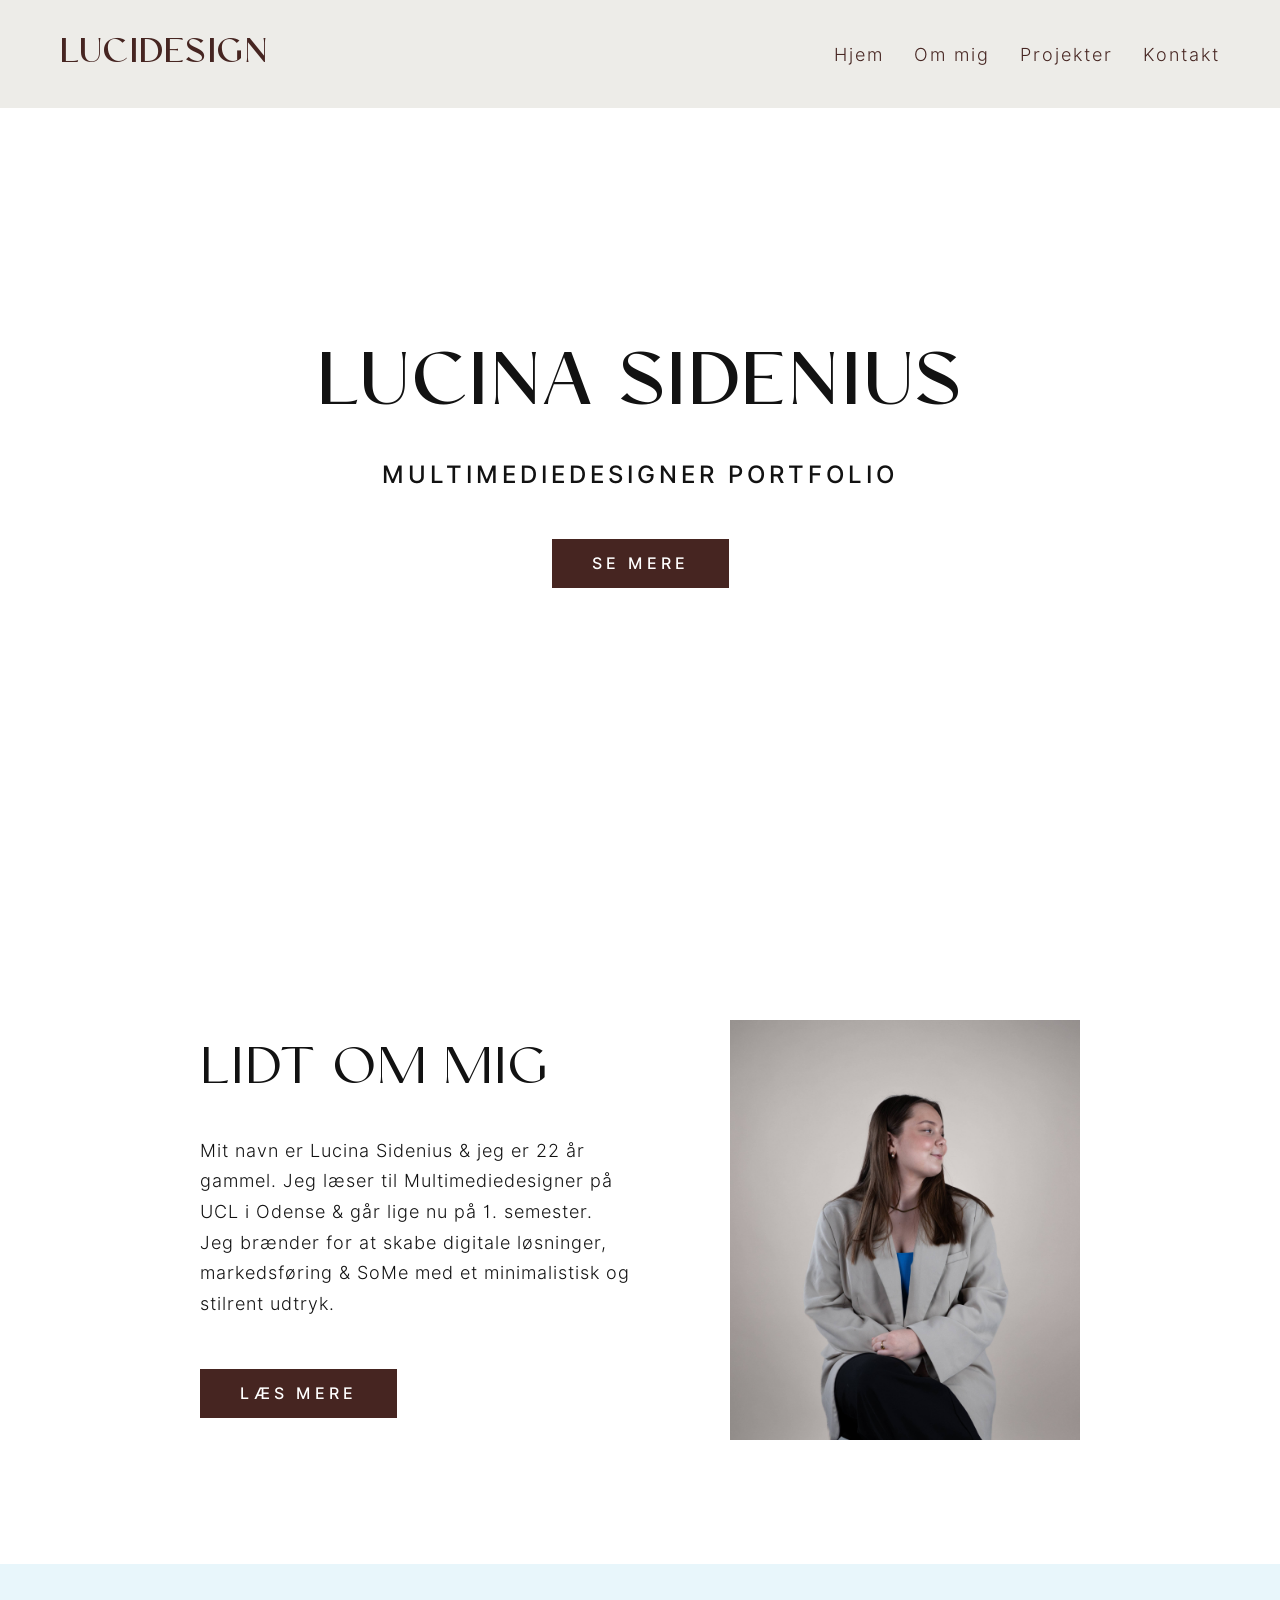
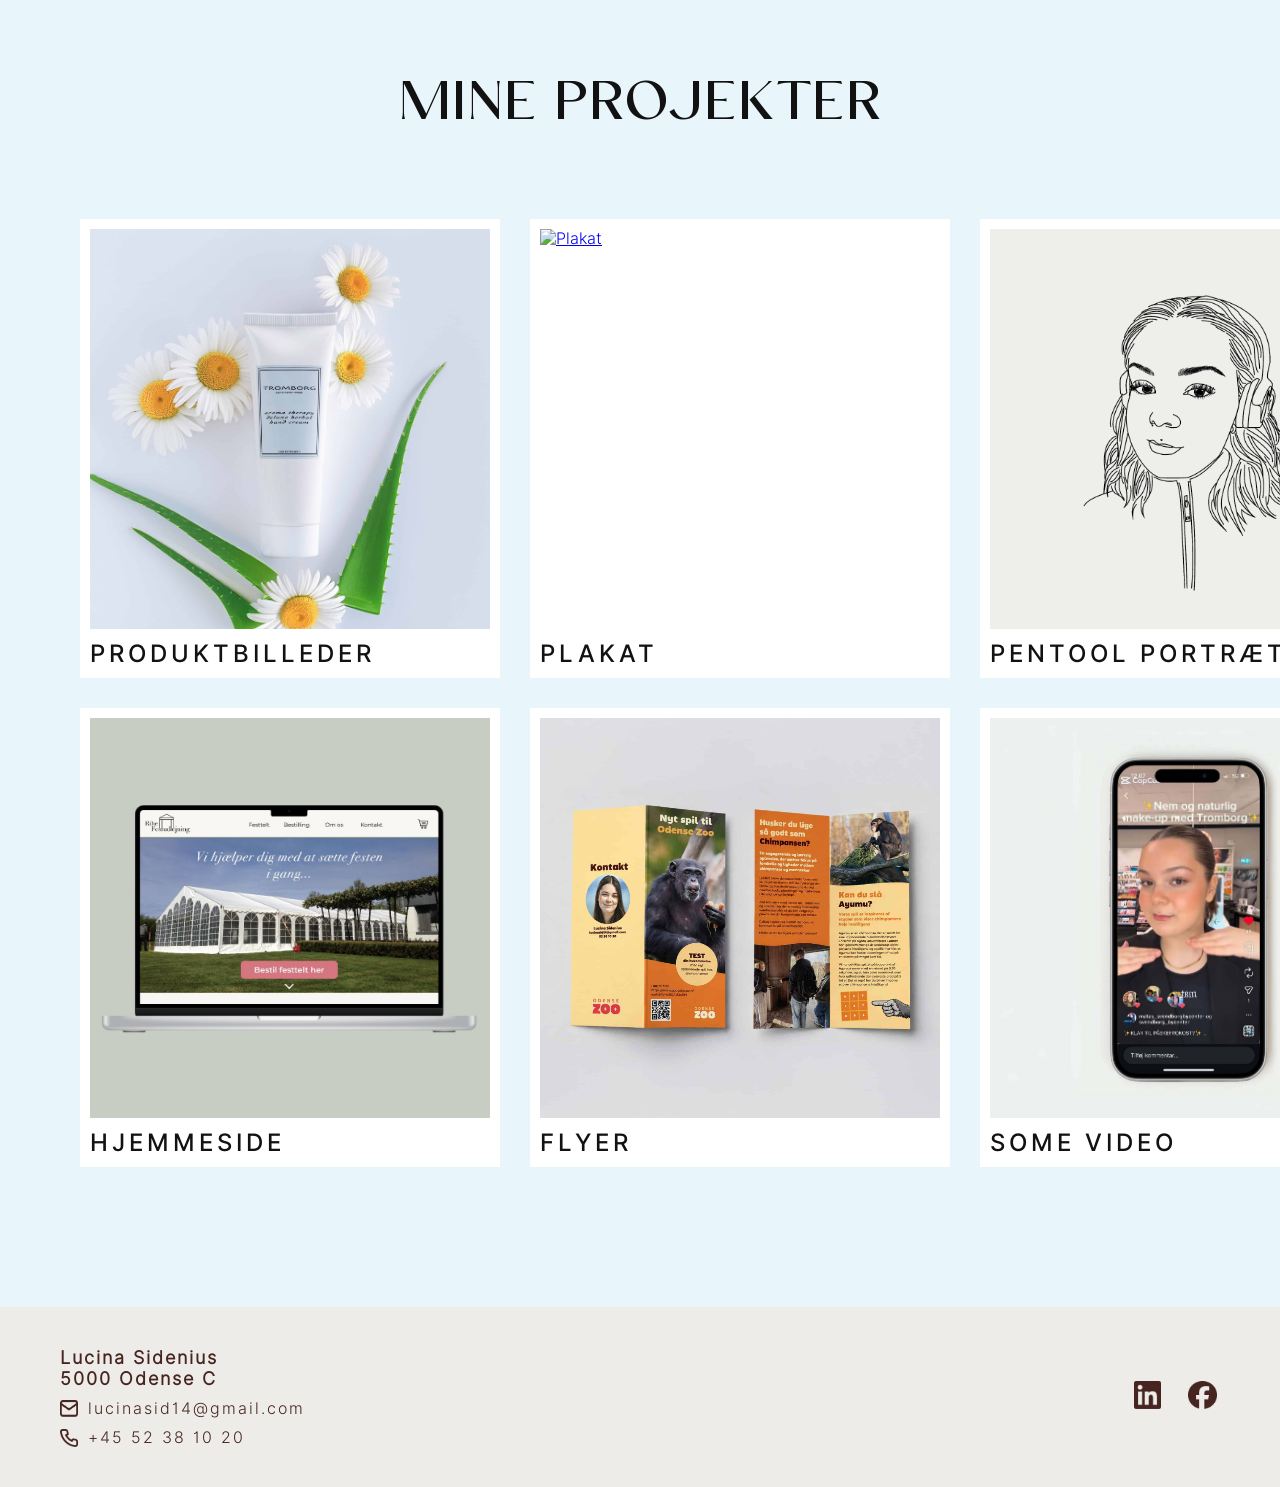
==== commit 801ed7c4: "billeder" ====
--- a/index.html
+++ b/index.html
@@ -20,6 +20,8 @@
         </nav>
     </header>
 
+
+    <main>
     <section class="hero">
         <div class="hero-text">
             <h1>LUCINA SIDENIUS</h1>
@@ -91,6 +93,7 @@
 
         </div>
     </section>
+    </main>
 
 <footer>
         <div>
--- a/style.css
+++ b/style.css
@@ -459,20 +459,25 @@
 }
 
  .popup {
-    position: fixed;
-    inset: 0;
+    position: fixed; /*popuppen ligger ovenpå hele siden*/
+    inset: 0; /*popuppen fylder hele skærmen*/
     width: 100vw;
     height: 100vh;
-    background: rgba(0,0,0,0.75);
+    background: rgba(0,0,0,0.75); /*mørk gennemsigtig baggrund*/
     display: flex;
     justify-content: center;
     align-items: center;
-    opacity: 0;
-    visibility: hidden;
-    transition: 0.3s;
-    z-index: 99999;
-    overflow-y: auto;
+    opacity: 0; /*popup usynlig indtil man trykker på læs mere*/
+    visibility: hidden; /*popuppen kan ikke klikkes på*/
+    transition: 0.3s; /*pop uppen fader blødt ind*/
+    z-index: 99999; /*virker kun med position og er en pritoritering for hvor langt fremme på siden den er*/
+    overflow-y: auto; /*scroller vises kun hvis nødvendigt fx hvis popuppen bliver for høj*/
     padding: 30px;
+}
+
+.popup:target {
+    opacity: 1;
+    visibility: visible; /*nu bliver pop uppen synlig hvis man klikker på læs mere*/ 
 }
 
 .popup:target {
@@ -480,14 +485,9 @@
     visibility: visible;
 }
 
-.popup:target {
-    opacity: 1;
-    visibility: visible;
-}
-
 
 .background-popup {
-    position: relative;
+    position: relative; /*Position: relative bruges til at skabe et referencepunkt for elementer med position: absolute. I min popup bruger jeg det, så luk-knappen kan placeres korrekt inde i popup-boksen.*/
     background: #ffffff;
     width: 48vw;
     max-width: 900px;
@@ -496,7 +496,7 @@
 
 
 .close-btn {
-    position: absolute;
+    position: absolute; /*placeres ift referencepunktet*/
     top: 18px;
     right: 18px;
     width: 46px;
@@ -507,12 +507,57 @@
     justify-content: center;
     align-items: center;
     text-decoration: none;
-    color: black;
+    color: #121212;
     font-size: 34px;
     line-height: 1;
     z-index: 999999;
 }
 
+.slider {
+    position: relative;
+    overflow: hidden;
+    width: 100%;
+}
+
+.slider-track {
+    display: flex;
+    transition: transform 0.4s ease;
+}
+
+.slider-track img {
+    width: 100%; /*fylder hele sliderens bredde*/
+    flex-shrink: 0; /*billedet må ikke krympe*/
+    max-height: 68vh; /* må maks fylde 68% af skærmens højde*/
+    object-fit: contain; /*hele billedet skal kunne ses uden at blive beskåret*/
+}
+
+.slider-btn {
+    position: absolute; /*pilen placeres ovenpå slideren*/
+    top: 50%; /*pilen starter midt på slideren lodret*/
+    transform: translateY(-50%); /*flytter pilen lidt op så den centrere præcist*/
+    background: transparent;
+    border: none;
+    color: #ffffff;
+    font-size: 70px;
+    font-weight: 300;
+    font-family: "Inter Light";
+    cursor: pointer; /*bliver en hånd ved hover*/
+    z-index: 10; /*pilen ligger ovenpå billederne*/
+    transition: opacity 0.3s ease;
+    line-height: 1;
+}
+
+.slider-btn:hover {
+    opacity: 0.5;
+}
+
+.prev {
+    left: 10px;
+}
+
+.next {
+    right: 10px;
+}
 
 .popup-collage {
     width: 100%;
@@ -542,12 +587,12 @@
     letter-spacing: 1px;
 }
 
-.popup-video {
+.popup-video { /*containeren omkring videoen*/
     display: flex;
     justify-content: center;
 }
 
-.popup-video video {
+.popup-video video { /*min mp 4 video*/
     width: 100%;
     max-width: 1000px;
     max-height: 75vh;
@@ -561,7 +606,7 @@
     max-width: 1200px;
 }
 
-.popup-video iframe {
+.popup-video iframe { /*reel*/
     width: 320px;
     height: 570px;
     border: none;
@@ -623,8 +668,8 @@
 
 .contact-left h2,
 .contact-right h2 {
-    font-family: "Conso Medium";
-    font-weight: 500;
+    font-family: "Conso Regular";
+    font-weight: 400;
     font-size: 50px;
     margin-bottom: 40px;
 }
@@ -735,7 +780,6 @@
     .hero-text h1 {
         font-size: 34px;
         line-height: 1.1;
-        word-break: break-word;
     }
 
     .hero-text h2 {
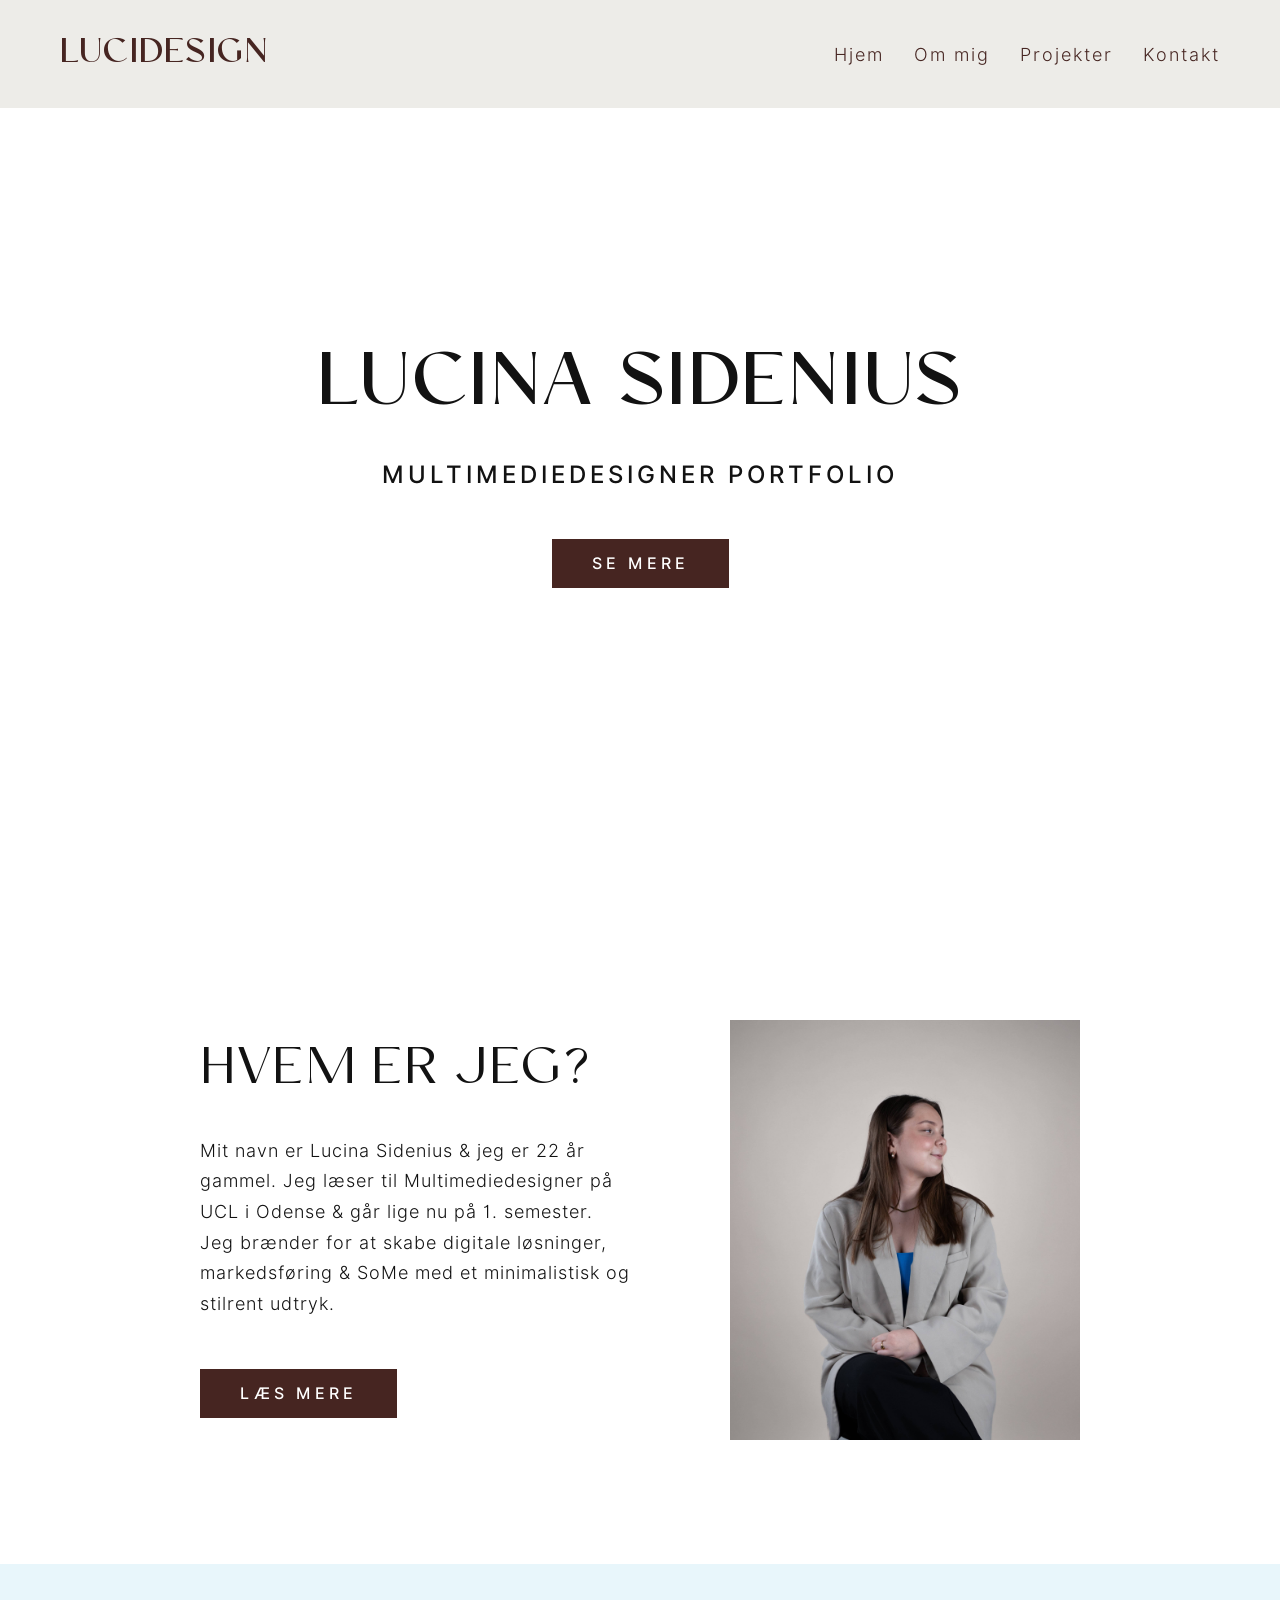
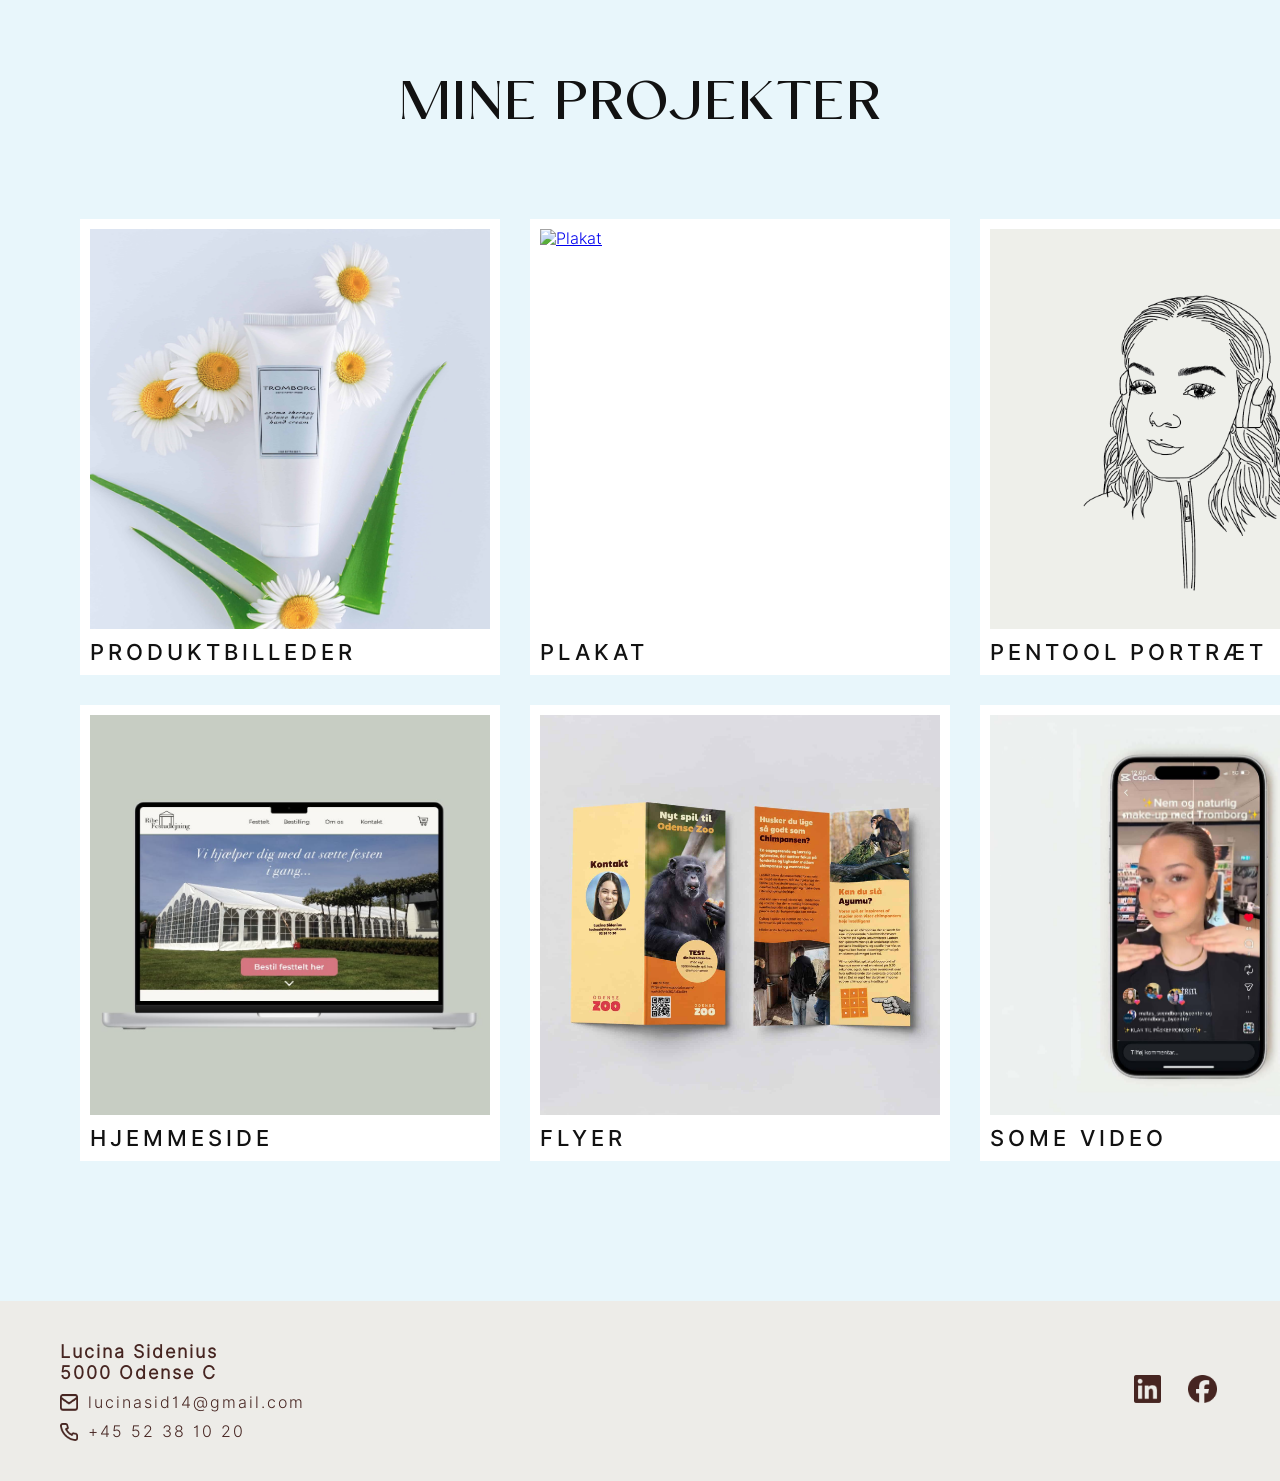
==== commit 60f0e7df: "forbedringer" ====
--- a/index.html
+++ b/index.html
@@ -9,7 +9,7 @@
 <body>
     <header>
         <nav>
-            <a href="index.html" class="logo">LUCIDESIGN</a>
+            <a href="index.html" class="header__logo">LUCIDESIGN</a>
 
             <ul>
                 <li><a href="index.html">Hjem</a></li>
@@ -23,68 +23,68 @@
 
     <main>
     <section class="hero">
-        <div class="hero-text">
+        <div class="hero__content">
             <h1>LUCINA SIDENIUS</h1>
             <h2>MULTIMEDIEDESIGNER PORTFOLIO</h2>
-            <a href="projekter.html" class="btn">SE MERE</a>
+            <a href="projekter.html" class="button">SE MERE</a>
         </div>
 
-        <a href="#home-preview" class="scroll-arrow">
+        <a href="#home-preview" class="hero__scroll-arrow">
         ↓
     </a>
     </section>
 
-    <section class="home-preview" id="home-preview">
-        <div class="home-text">
-            <h2>LIDT OM MIG</h2>
+    <section class="intro" id="home-preview">
+        <div class="intro__content">
+            <h2>HVEM ER JEG?</h2>
             <p>Mit navn er Lucina Sidenius & jeg er 22 år gammel. Jeg læser til Multimediedesigner på UCL i Odense & går lige nu på 1. semester. Jeg brænder for at skabe digitale løsninger, markedsføring & SoMe med et minimalistisk og stilrent udtryk.</p>
-            <a href="ommig.html" class="btn">LÆS MERE</a>
+            <a href="ommig.html" class="button">LÆS MERE</a>
         </div>
 
-        <div class="home-image">
+        <div class="intro__image">
             <img src="profil1.jpg" alt="Lucina">
         </div>
     </section>
 
     <section class="projects">
         <h2>MINE PROJEKTER</h2>
-        <div class="project-grid">
-            <div class="project-card">
+        <div class="projects__grid">
+            <div class="projects__card">
                 <a href="projekter.html">
                 <img src="projekt1.jpg" alt="Produktbilleder">
                 </a>
                 <p>PRODUKTBILLEDER</p>  
             </div>
 
-            <div class="project-card">
+            <div class="projects__card">
                 <a href="projekter.html">
                 <img src="projekt2.jpg" alt="Plakat">
                 </a>
                 <p>PLAKAT</p>
             </div>
 
-            <div class="project-card">
+            <div class="projects__card">
                 <a href="projekter.html">
                 <img src="pentool.jpg" alt="Pentool Portræt">
                 </a>
                 <p>PENTOOL PORTRÆT</p>
             </div>
 
-            <div class="project-card">
+            <div class="projects__card">
                 <a href="projekter.html">
                 <img src="hjemmeside.jpg" alt="Hjemmeside">
                 </a>
                 <p>HJEMMESIDE</p>
             </div>
 
-            <div class="project-card">
+            <div class="projects__card">
                 <a href="projekter.html">
                 <img src="flyer.jpg" alt="Flyer">
                 </a>
                 <p>FLYER</p>
             </div>
 
-            <div class="project-card">
+            <div class="projects__card">
                 <a href="projekter.html">
                 <img src="some.jpg" alt="Somevideo">
                 </a>
@@ -100,18 +100,18 @@
             <h2>Lucina Sidenius</h2>
             <h2>5000 Odense C</h2>
             
-           <p class="contact-info">
+           <p class="footer__contact-info">
     <img src="ikoner/mail.png" alt="Mail ikon">
     lucinasid14@gmail.com
 </p>
 
-<p class="contact-info">
+<p class="footer__contact-info">
     <img src="ikoner/tlf.png" alt="Telefon ikon">
     +45 52 38 10 20
 </p>
         </div>
 
-<div class="socials">
+<div class="footer__socials">
     <a href="https://www.linkedin.com/in/lucina-sidenius-3572bb222/" target="_blank">
         <img src="ikoner/linkedin.png" alt="LinkedIn">
     </a>
--- a/style.css
+++ b/style.css
@@ -51,7 +51,7 @@
     z-index: 1000;
 }
 
-.logo {
+.header__logo {
     font-family: "Conso Medium";
     font-weight: 500;
     font-size: 32px;
@@ -60,7 +60,7 @@
     letter-spacing: 0.5px;
 }
 
-.logo:hover {
+.header__logo:hover {
     border-bottom: none;
 }
 
@@ -93,13 +93,13 @@
     position: relative;
 }
 
-.hero-text h1 {
+.hero__content h1 {
     font-size: 70px;
     font-family: "Conso Medium";
     font-weight: 500;
 }
 
-.hero-text h2 {
+.hero__content h2 {
     font-size: 24px;
     margin-bottom: 50px;
     font-family: "Inter Medium";
@@ -107,7 +107,7 @@
     font-weight: 500;
 }
 
-.btn {
+.button {
     display: inline-block;
     background-color: #462521;
     color: white;
@@ -118,11 +118,11 @@
     letter-spacing: 4px;
 }
 
-.btn:hover {
+.button:hover {
     background-color: #2f1919;
 }
 
-.scroll-arrow {
+.hero__scroll-arrow {
     position: absolute;
     bottom: 40px;
     left: 50%;
@@ -143,7 +143,7 @@
     }
 }
 
-.home-preview {
+.intro {
     background-color: white;
     display: flex;
     justify-content: center;
@@ -152,11 +152,11 @@
     padding: 120px 80px;
 }
 
-.home-text {
+.intro__content {
     max-width: 430px;
 }
 
-.home-text h2 {
+.intro__content h2 {
     font-size: 50px;
     margin-bottom: 40px;
     font-family: "Conso Regular";
@@ -164,14 +164,14 @@
     line-height: 1;
 }
 
-.home-text p {
+.intro__content p {
     line-height: 1.7;
     margin-bottom: 50px;
     letter-spacing: 1px;
     font-size: 18px;
 }
 
-.home-image img {
+.intro__image img {
     width: 350px;
     height: 420px;
     object-fit: cover;
@@ -182,7 +182,7 @@
     padding: 90px 80px 140px;
 }
 
-.projects h2 {
+.projects > h2 {
     text-align: center;
     font-family: "Conso Medium";
     font-weight: 500;
@@ -190,14 +190,14 @@
     margin-bottom: 60px;
 }
 
-.project-grid {
+.projects__grid {
     display: grid;
     grid-template-columns: repeat(3, 1fr);
     gap: 30px;
     background-color: #e8f6fb;
 }
 
-.project-card {
+.projects__card {
     background-color: white;
     padding: 10px;
     transition:
@@ -205,22 +205,22 @@
         box-shadow 0.35s cubic-bezier(0.22, 1, 0.36, 1);
 }
 
-.project-card img {
+.projects__card img {
     width: 400px;
     height: 400px;
     display: block;
     object-fit: cover;
 }
 
-.project-card p {
+.projects__card p {
     font-family: "Inter Medium";
     font-weight: 500;
     margin-top: 10px;
     letter-spacing: 4px;
-    font-size: 24px;
-}
-
-.project-card:hover {
+    font-size: 22px;
+}
+
+.projects__card:hover {
     transform: scale(1.03);
     box-shadow: 0 18px 32px rgba(0, 0, 0, 0.28)
 }
@@ -239,36 +239,36 @@
     font-size: 18px;
 }
 
-.contact-info {
+.footer__contact-info {
     display: flex;
     align-items: center;
     gap: 10px;
     margin-top: 10px;
 }
 
-.contact-info img {
+.footer__contact-info img {
     width: 18px;
     height: 18px;
     object-fit: contain;
 }
 
-.socials {
+.footer__socials {
     display: flex;
     gap: 20px;
 }
 
-.socials img {
+.footer__socials img {
     width: 28px;
     height: 28px;
     object-fit: contain;
 }
 
-.about-page {
+.about {
     background-color: white;
     padding: 140px 80px 100px;
 }
 
-.page-title {
+.about__title {
     font-family: "Conso Medium";
     font-weight: 500;
     font-size: 70px;
@@ -276,7 +276,7 @@
     margin: 40px 0 120px 0;
 }
 
-.about-section {
+.about__section {
     display: flex;
     align-items: center;
     justify-content: center;
@@ -284,15 +284,15 @@
     margin-bottom: 100px;
 }
 
-.reverse {
+.about__section--reverse {
     flex-direction: row-reverse;
 }
 
-.about-text {
+.about__text {
     max-width: 420px;
 }
 
-.about-text h2 {
+.about__text h2 {
     font-size: 50px;
     font-family: "Conso Regular";
     font-weight: 400;
@@ -300,13 +300,13 @@
     line-height: 1;
 }
 
-.about-text p {
+.about__text p {
     font-size: 18px;
     line-height: 1.7;
     letter-spacing: 1px;
 }
 
-.about-image img {
+.about__image img {
     width: 380px;
     height: 475px;
     object-fit: cover;
@@ -325,10 +325,10 @@
     color: #462521;
 }
 
-.skills-text {
-    font-family: "Inter Medium";
-    font-weight: 500;
-    font-size: 24px;
+.skills__text {
+    font-family: "Inter Medium";
+    font-weight: 500;
+    font-size: 22px;
     letter-spacing: 4px;
     line-height: 1.5;
     text-align: center;
@@ -336,35 +336,35 @@
     margin-bottom: 50px;
 }
 
-.skills-grid {
+.skills__grid {
     display: grid;
     grid-template-columns: repeat(4, 120px);
     justify-content: center;
     gap: 50px;
 }
 
-.skills-grid img {
+.skills__grid img {
     width: 100px;
     height: 100px;
     object-fit: contain;
 }
 
-.contact-section {
+.contact-cta {
     background-color: #e8f6fb;
     padding: 90px 80px 140px;
     text-align: center;
 }
 
-.contact-section h2 {
+.contact-cta h2 {
     font-family: "Conso Medium";
     font-weight: 500;
     font-size: 50px;
 }
 
-.contact-section p {
-    font-family: "Inter Medium";
-    font-weight: 500;
-    font-size: 24px;
+.contact-cta p {
+    font-family: "Inter Medium";
+    font-weight: 500;
+    font-size: 22px;
     letter-spacing: 4px;
     line-height: 1.5;
     text-align: center;
@@ -372,12 +372,12 @@
     margin-bottom: 50px;
 }
 
-.project-page {
+.projects-page {
     background-color: white;
     padding: 180px 60px 100px;
 }
 
-.project-page h1 {
+.projects-page h1 {
     font-family: "Conso Medium";
     font-weight: 500;
     font-size: 70px;
@@ -385,10 +385,10 @@
     text-align: center;
 }
 
-.project-page p {
-    font-family: "Inter Medium";
-    font-weight: 500;
-    font-size: 24px;
+.projects-page p {
+    font-family: "Inter Medium";
+    font-weight: 500;
+    font-size: 22px;
     letter-spacing: 4px;
     line-height: 1.5;
     text-align: center;
@@ -396,7 +396,7 @@
     margin-bottom: 50px;
 }
 
-.project-card_1 {
+.projects__card--detailed {
     background-color: white;
     padding: 10px;
     display: flex;
@@ -407,29 +407,29 @@
         box-shadow 0.35s cubic-bezier(0.22, 1, 0.36, 1);
 }
 
-.project-card_1:hover {
+.projects__card--detailed:hover {
     transform: scale(1.03);
     box-shadow: 0 18px 32px rgba(0, 0, 0, 0.28)
 }
 
-.project-card_1 img {
+.projects__card--detailed img {
     width: 400px;
     height: 400px;
     display: block;
     object-fit: cover;
 }
 
-.project-card_1 h2 {
-    font-family: "Inter Medium";
-    font-weight: 500;
-    font-size: 24px;
+.projects__card--detailed h2 {
+    font-family: "Inter Medium";
+    font-weight: 500;
+    font-size: 22px;
     margin-top: 10px;
     margin-bottom: 1px;
     letter-spacing: 4px;
     text-align: left;
 }
 
-.project-card_1 p {
+.projects__card--detailed p {
     font-family: "Inter Light";
     margin-top: 10px;
     margin-bottom: 30px;
@@ -439,7 +439,7 @@
     gap: 15px;
 }
 
-.project-btn {
+.projects__button {
     align-self: center;
     margin-top: auto;
     display: inline-block;
@@ -453,7 +453,7 @@
     margin-bottom: 30px;
 }
 
-.project-btn:hover {
+.projects__button:hover {
     background-color: #462521;
     color: white;
 }
@@ -486,16 +486,16 @@
 }
 
 
-.background-popup {
+.popup__content {
     position: relative; /*Position: relative bruges til at skabe et referencepunkt for elementer med position: absolute. I min popup bruger jeg det, så luk-knappen kan placeres korrekt inde i popup-boksen.*/
     background: #ffffff;
-    width: 48vw;
+    width: 60vw;
     max-width: 900px;
     padding: 22px;
 }
 
 
-.close-btn {
+.popup__close {
     position: absolute; /*placeres ift referencepunktet*/
     top: 18px;
     right: 18px;
@@ -519,19 +519,19 @@
     width: 100%;
 }
 
-.slider-track {
+.slider__track {
     display: flex;
     transition: transform 0.4s ease;
 }
 
-.slider-track img {
+.slider__track img {
     width: 100%; /*fylder hele sliderens bredde*/
     flex-shrink: 0; /*billedet må ikke krympe*/
     max-height: 68vh; /* må maks fylde 68% af skærmens højde*/
     object-fit: contain; /*hele billedet skal kunne ses uden at blive beskåret*/
 }
 
-.slider-btn {
+.slider__button {
     position: absolute; /*pilen placeres ovenpå slideren*/
     top: 50%; /*pilen starter midt på slideren lodret*/
     transform: translateY(-50%); /*flytter pilen lidt op så den centrere præcist*/
@@ -547,19 +547,19 @@
     line-height: 1;
 }
 
-.slider-btn:hover {
+.slider__button:hover {
     opacity: 0.5;
 }
 
-.prev {
+.slider__button--prev {
     left: 10px;
 }
 
-.next {
+.slider__button--next {
     right: 10px;
 }
 
-.popup-collage {
+.popup__image {
     width: 100%;
     max-height: 68vh;
     object-fit: contain;
@@ -568,31 +568,31 @@
 }
 
 
-.popup-text {
+.popup__text {
     padding-top: 18px;
 }
 
-.popup-text h2 {
-    font-family: "Inter Medium";
-    font-weight: 500;
-    font-size: 24px;
+.popup__text h2 {
+    font-family: "Inter Medium";
+    font-weight: 500;
+    font-size: 22px;
     letter-spacing: 4px;
     margin-bottom: 10px;
 }
 
-.popup-text p {
+.popup__text p {
     font-family: "Inter Light";
     font-size: 18px;
     line-height: 1.6;
     letter-spacing: 1px;
 }
 
-.popup-video { /*containeren omkring videoen*/
+.popup__video { /*containeren omkring videoen*/
     display: flex;
     justify-content: center;
 }
 
-.popup-video video { /*min mp 4 video*/
+.popup__video video { /*min mp 4 video*/
     width: 100%;
     max-width: 1000px;
     max-height: 75vh;
@@ -601,12 +601,12 @@
     border-radius: 10px;
 }
 
-.video-popup {
+.popup__content--video {
     width: 70vw;
     max-width: 1200px;
 }
 
-.popup-video iframe { /*reel*/
+.popup__video iframe { /*reel*/
     width: 320px;
     height: 570px;
     border: none;
@@ -614,22 +614,22 @@
 }
 
 
-.contact-page {
+.contact {
     padding: 180px 80px 120px;
     background-color: white;
 }
 
-.contact-page h1 {
+.contact h1 {
     font-family: "Conso Medium";
     font-weight: 500;
     font-size: 70px;
     text-align: center;
 }
 
-.contact-page > h2 {
+.contact > h2 {
    font-family: "Inter Medium";
    font-weight: 500;
-    font-size: 24px;
+    font-size: 22px;
     letter-spacing: 4px;
     line-height: 1.5;
     text-align: center;
@@ -637,28 +637,20 @@
     margin-bottom: 50px; 
 }
 
-.contact-intro {
-    text-align: center;
-    font-family: "Inter Medium";
-    font-weight: 500;
-    letter-spacing: 4px;
-    line-height: 1.5;
-    margin-bottom: 100px;
-}
-
-.contact-container {
+
+.contact__container {
     display: flex;
     justify-content: center;
     gap: 120px;
     align-items: flex-start;
 }
 
-.contact-left,
-.contact-right {
+.contact__info,
+.contact__form-wrapper {
     width: 400px;
 }
 
-.contact-left p {
+.contact__info p {
     font-family: "Inter Light";
     letter-spacing: 2px;
     text-align: left;
@@ -666,31 +658,31 @@
     line-height: 1.4;
 }
 
-.contact-left h2,
-.contact-right h2 {
+.contact__info h2,
+.contact__form-wrapper h2 {
     font-family: "Conso Regular";
     font-weight: 400;
     font-size: 50px;
     margin-bottom: 40px;
 }
 
-.info-block {
+.contact__info-block {
     display: flex;
     flex-direction: column;
     gap: 50px;
 }
 
-.contact-info_1 {
+.contact__item {
     display: flex;
     align-items: center;
     gap: 12px;
 }
 
-.contact-info_1 img {
+.contact__item img {
     width: 22px;
 }
 
-.social-title {
+.contact__social-title {
     margin-top: 50px;
     margin-bottom: 25px;
     letter-spacing: 4px;
@@ -698,16 +690,16 @@
     font-weight: 500;
 }
 
-.socials {
+.footer__socials {
     display: flex;
     gap: 20px;
 }
 
-.socials img {
+.footer__socials img {
     width: 35px;
 }
 
-.contact-form {
+.contact__form {
     background-color: #edece8;
     padding: 30px;
     display: flex;
@@ -715,8 +707,8 @@
     gap: 20px;
 }
 
-.contact-form input,
-.contact-form textarea {
+.contact__form input,
+.contact__form textarea {
     padding: 15px;
     border: 1px solid #999;
     font-family: "Inter Light";
@@ -725,12 +717,12 @@
     background-color: white;
 }
 
-.contact-form textarea {
+.contact__form textarea {
     height: 140px;
     resize: none;
 }
 
-.contact-form button {
+.contact__form button {
     background-color: #462521;
     color: white;
     border: none;
@@ -743,7 +735,7 @@
     align-self: center;
 }
 
-.contact-form button:hover {
+.contact__form button:hover {
     background-color: #2f1919;
 }
 
@@ -766,88 +758,87 @@
     padding: 0 20px;
 }
 
-    .page-title,
-    .project-page h1,
-    .contact-page h1 {
+    .about__title,
+    .projects-page h1,
+    .contact h1 {
         font-size: 40px;
     }
 
-    .hero-text {
+    .hero__content {
         max-width: 100%;
         padding: 0 10px;
     }
 
-    .hero-text h1 {
+    .hero__content h1 {
         font-size: 34px;
         line-height: 1.1;
     }
 
-    .hero-text h2 {
+    .hero__content h2 {
         font-size: 16px;
         line-height: 1.4;
     }
 
 
-    .about-text h2,
-    .contact-left h2,
-    .contact-right h2,
+    .about__text h2,
+    .contact__info h2,
+    .contact__form-wrapper h2,
     .skills h2,
     .projects > h2,
-    .contact-subtitle h2,
-    .home-text h2,
-    .contact-section h2 {
+    .intro__content h2,
+    .contact-cta h2 {
         font-size: 30px !important;
     }
 
 
-    .skills-text,
-    .contact-page h2,
-    .project-page p,
-    .contact-section p {
+    .skills__text,
+    .contact h2,
+    .projects-page p,
+    .contact-cta p {
         font-size: 18px;
         letter-spacing: 2px;
     }
 
-    .project-card_1 h2,
-    .project-card p {
+    .projects__card--detailed h2,
+    .projects__card p {
     font-size: 20px;
 }
 
-    .home-preview,
-    .about-section,
-    .contact-container {
+    .intro,
+    .about__section,
+    .contact__container {
         flex-direction: column;
         text-align: center;
     }
 
-    .home-text,
-    .about-text,
-    .contact-left,
-    .contact-right {
+    .intro__content,
+    .about__text,
+    .contact__info,
+    .contact__form-wrapper {
         max-width: 100%;
         width: 100%;
     }
 
-    .project-grid {
+    .projects__grid {
         grid-template-columns: 1fr;
     }
 
-    .project-card img,
-    .project-card_1 img,
-    .about-image img,
-    .home-image img {
+    .projects__card img,
+    .projects__card--detailed img,
+    .about__image img,
+    .intro__image img {
         width: 100%;
         height: 300px;
         object-fit: cover;
     }
 
-    .skills-grid {
+    .skills__grid {
         grid-template-columns: repeat(4, 70px);
         justify-content: center;
         gap: 15px;
     }
 
-    .skills-grid img {
+    .skills__grid img {
         width: 75px;
         height: 75px;
         object-fit: contain;
@@ -859,36 +850,36 @@
         text-align: center;
     }
 
-    .contact-info {
+    .footer__contact-info {
         justify-content: center;
     }
 
-    .contact-info_1 {
+    .contact__item {
         justify-content: center;
     }
 
-    .socials {
+    .footer__socials {
         justify-content: center;
     }
 
 
     .projects,
-    .about-page,
-    .contact-page,
-    .project-page,
+    .about,
+    .contact,
+    .projects-page,
     .skills,
-    .contact-section {
+    .contact-cta {
         padding-left: 25px;
         padding-right: 25px;
     }
 
-    .contact-form {
+    .contact__form {
         width: 100%;
     }
 
-    .home-text p,
-    .about-text p,
-    .contact-left p {
+    .intro__content p,
+    .about__text p,
+    .contact__info p {
     font-size: 16px;
     line-height: 1.6;
     letter-spacing: 1px;
@@ -898,34 +889,34 @@
     padding: 16px;
     }
 
-    .background-popup {
+    .popup__content {
         width: 90vw;
         max-height: 85vh;
         overflow-y: auto;
         padding: 18px;
 }
 
-    .popup-collage {
+    .popup__image {
         max-height: none;
     }
 
-   .popup-text h2 {
+   .popup__text h2 {
     font-size: 16px;
     letter-spacing: 4px;
     margin-bottom: 10px;
 }
 
-.popup-text p {
+.popup__text p {
     font-size: 13px;
     line-height: 1.5;
     letter-spacing: 1px;
 }
 
-    .close-btn {
+    .popup__close {
         font-size: 32px;
     }
 
-    .popup-video iframe {
+    .popup__video iframe {
         width: 240px;
         height: 430px;
 }
@@ -933,28 +924,28 @@
 
 @media (min-width: 768px) and (max-width: 1023px) {
 
-    .project-grid {
+    .projects__grid {
         grid-template-columns: repeat(2, 1fr);
     }
 
-    .project-card img,
-    .project-card_1 img {
+    .projects__card img,
+    .projects__card--detailed img {
         width: 100%;
         height: 300px;
     }
 
-    .home-preview,
-    .about-section,
-    .contact-container {
+    .intro,
+    .about__section,
+    .contact__container {
         gap: 40px;
         padding: 80px 40px;
     }
 
-    .hero-text h1 {
+    .hero__content h1 {
         font-size: 55px;
     }
 
-    .hero-text h2 {
+    .hero__content h2 {
         font-size: 20px;
     }
 
@@ -962,35 +953,35 @@
         padding: 20px 40px;
     }
 
-   .home-preview,
-    .about-section,
-    .contact-container {
+   .intro,
+    .about__section,
+    .contact__container {
         flex-direction: column;
         align-items: center;
         text-align: center;
         gap: 50px;
     }
 
-    .about-section {
+    .about__section {
     margin-bottom: 10px;
 }
 
-    .home-text,
-    .about-text,
-    .contact-left,
-    .contact-right {
+    .intro__content,
+    .about__text,
+    .contact__info,
+    .contact__form-wrapper {
         width: 100%;
         max-width: 700px;
     }
 
-    .contact-info,
-    .contact-info_1,
-    .socials {
+    .footer__contact-info,
+    .contact__item,
+    .footer__socials {
         justify-content: center;
     }
 
     
-    .contact-left p {
+    .contact__info p {
         text-align: center;
     }
 
@@ -1001,44 +992,44 @@
     gap: 25px;
 }
 
-.contact-info img {
+.footer__contact-info img {
     display: block;
 }
 
-.background-popup {
+.popup__content {
     width: 82vw;
     max-width: 900px;
     padding: 24px;
 }
 
-.video-popup {
+.popup__content--video {
     width: 82vw;
      max-width: 1000px;
 }
 
-.popup-collage {
+.popup__image {
     width: 100%;
     max-height: 60vh;
     object-fit: contain;
 }
 
-.popup-video video {
+.popup__video video {
     width: 100%;
     max-width: 700px;
     max-height: 60vh;
 }
 
-.popup-video iframe {
+.popup__video iframe {
     width: 300px;
     height: 540px;
 }
 
-.popup-text h2 {
+.popup__text h2 {
     font-size: 22px;
     letter-spacing: 4px;
 }
 
-.popup-text p {
+.popup__text p {
     font-size: 16px;
     line-height: 1.6;
 }
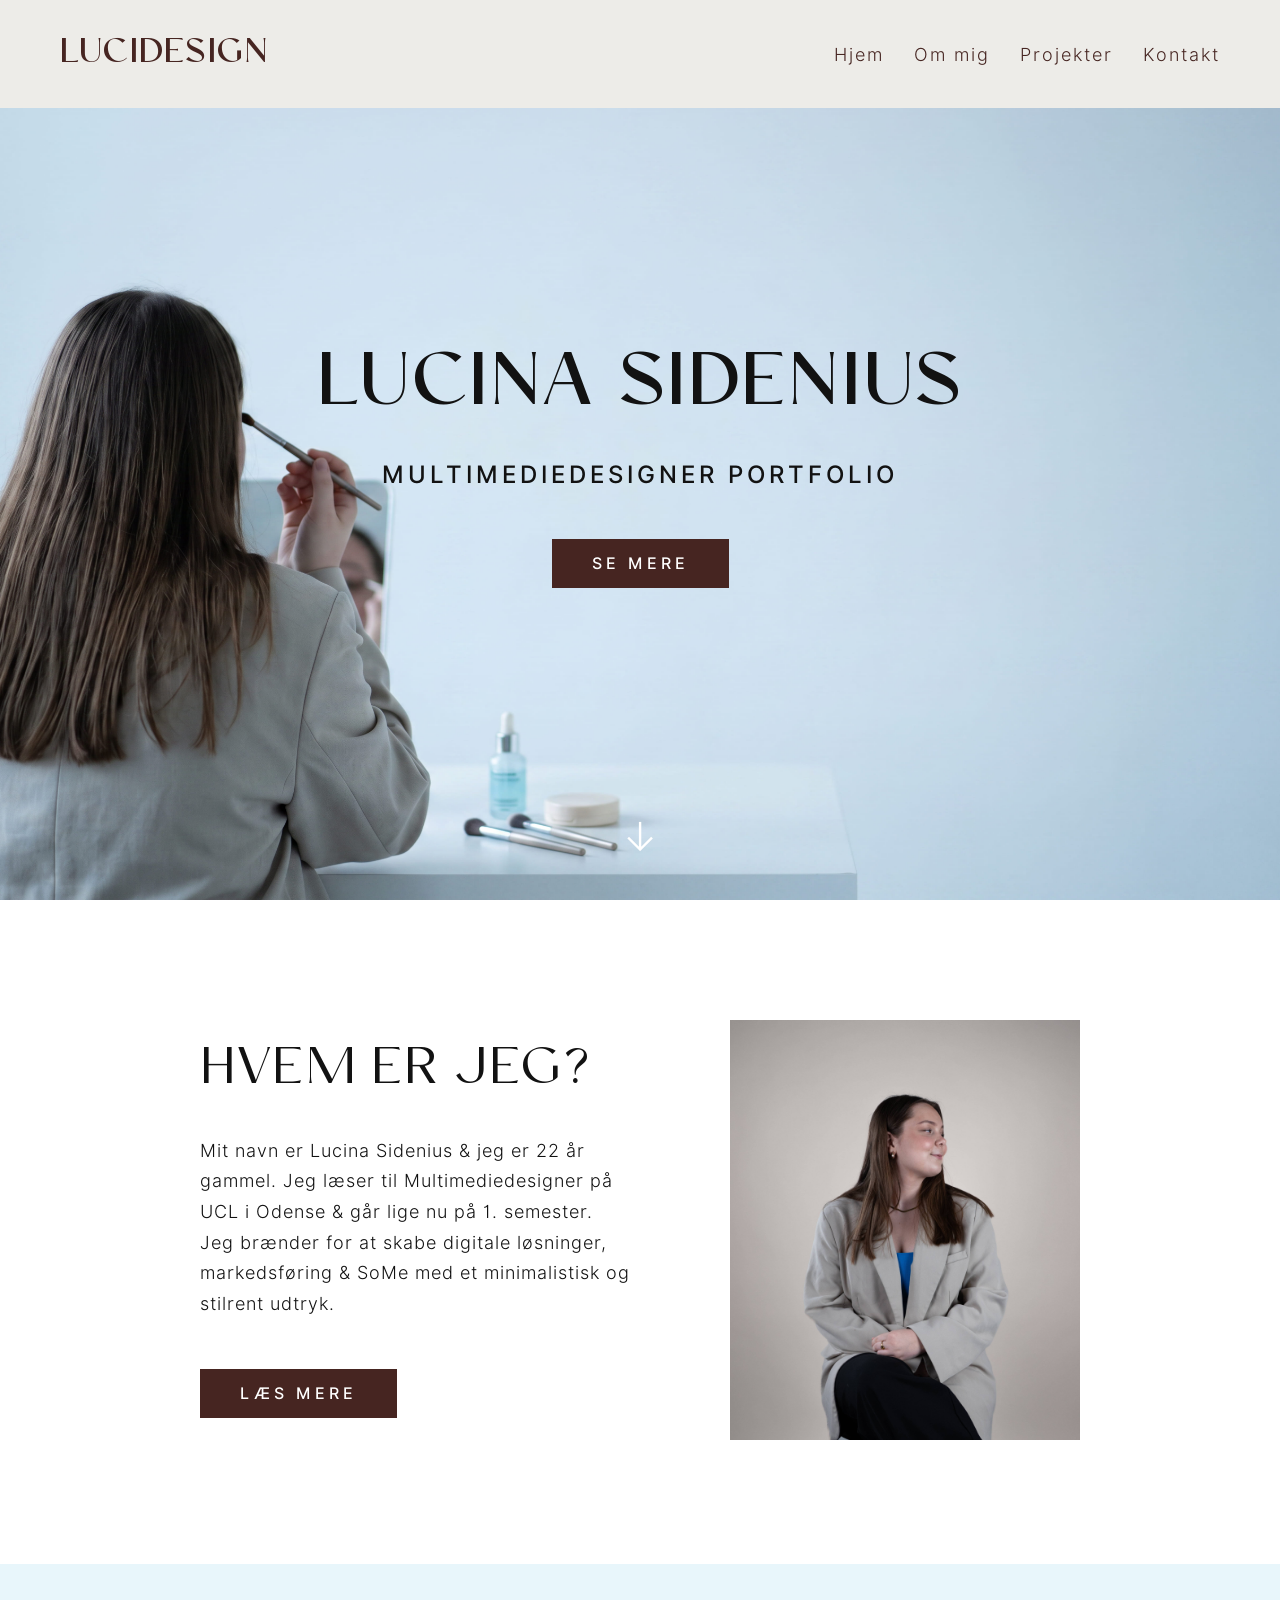
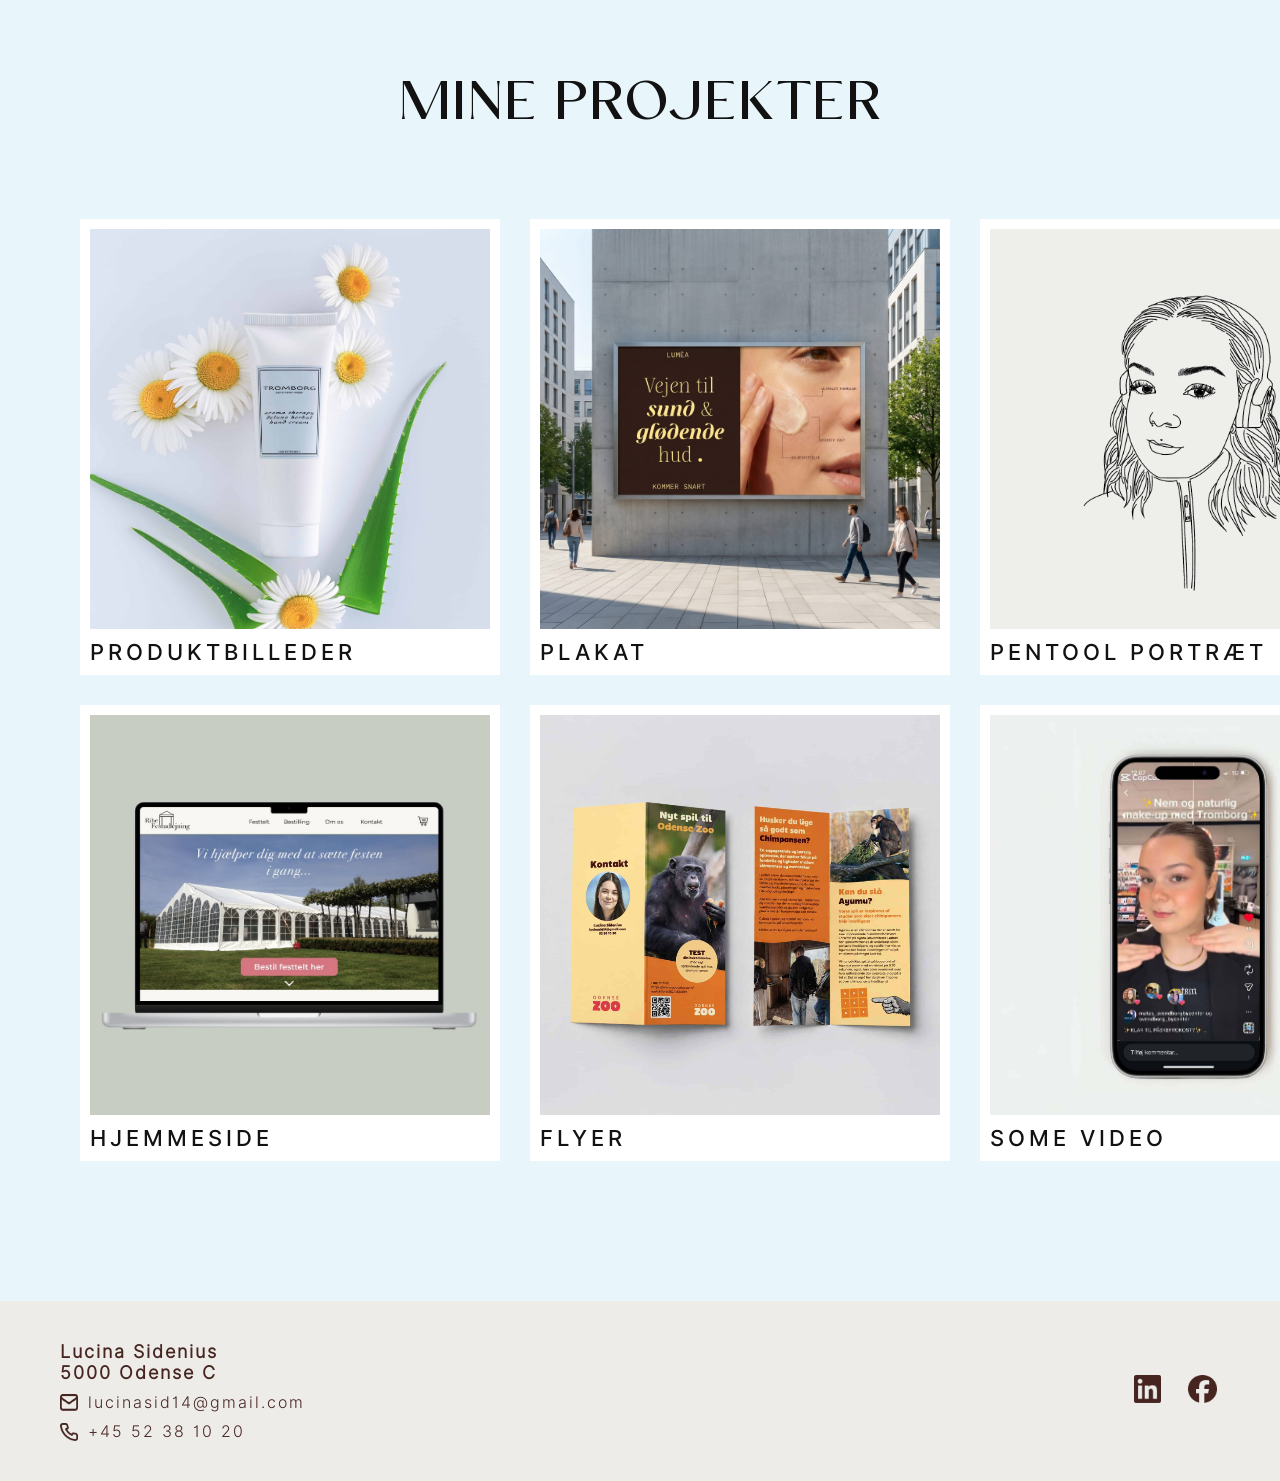
==== commit 78cdbf0d: "struktur" ====
--- a/index.html
+++ b/index.html
@@ -1,5 +1,5 @@
 <!DOCTYPE html>
-<html lang="en">
+<html lang="da">
 <head>
     <meta charset="UTF-8">
     <meta name="viewport" content="width=device-width, initial-scale=1.0">
@@ -42,7 +42,7 @@
         </div>
 
         <div class="intro__image">
-            <img src="profil1.jpg" alt="Lucina">
+            <img src="portrætter/profil1.jpg" alt="Lucina">
         </div>
     </section>
 
@@ -51,42 +51,42 @@
         <div class="projects__grid">
             <div class="projects__card">
                 <a href="projekter.html">
-                <img src="projekt1.jpg" alt="Produktbilleder">
+                <img src="projekter/projekt1.jpg" alt="Produktbilleder">
                 </a>
                 <p>PRODUKTBILLEDER</p>  
             </div>
 
             <div class="projects__card">
                 <a href="projekter.html">
-                <img src="projekt2.jpg" alt="Plakat">
+                <img src="projekter/projekt2.jpg" alt="Plakat">
                 </a>
                 <p>PLAKAT</p>
             </div>
 
             <div class="projects__card">
                 <a href="projekter.html">
-                <img src="pentool.jpg" alt="Pentool Portræt">
+                <img src="projekter/pentool.jpg" alt="Pentool Portræt">
                 </a>
                 <p>PENTOOL PORTRÆT</p>
             </div>
 
             <div class="projects__card">
                 <a href="projekter.html">
-                <img src="hjemmeside.jpg" alt="Hjemmeside">
+                <img src="projekter/hjemmeside.jpg" alt="Hjemmeside">
                 </a>
                 <p>HJEMMESIDE</p>
             </div>
 
             <div class="projects__card">
                 <a href="projekter.html">
-                <img src="flyer.jpg" alt="Flyer">
+                <img src="projekter/flyer.jpg" alt="Flyer">
                 </a>
                 <p>FLYER</p>
             </div>
 
             <div class="projects__card">
                 <a href="projekter.html">
-                <img src="some.jpg" alt="Somevideo">
+                <img src="projekter/some.jpg" alt="Somevideo">
                 </a>
                 <p>SOME VIDEO</p>
             </div>
--- a/style.css
+++ b/style.css
@@ -83,7 +83,7 @@
 
 .hero {
     height: 100vh; /*90% af skærmens højde*/
-    background-image: url("hero.jpg");
+    background-image: url("portrætter/hero.jpg");
     background-size: cover; /*billedet fylder hele sektionen*/
     background-position: center;
     display: flex;
